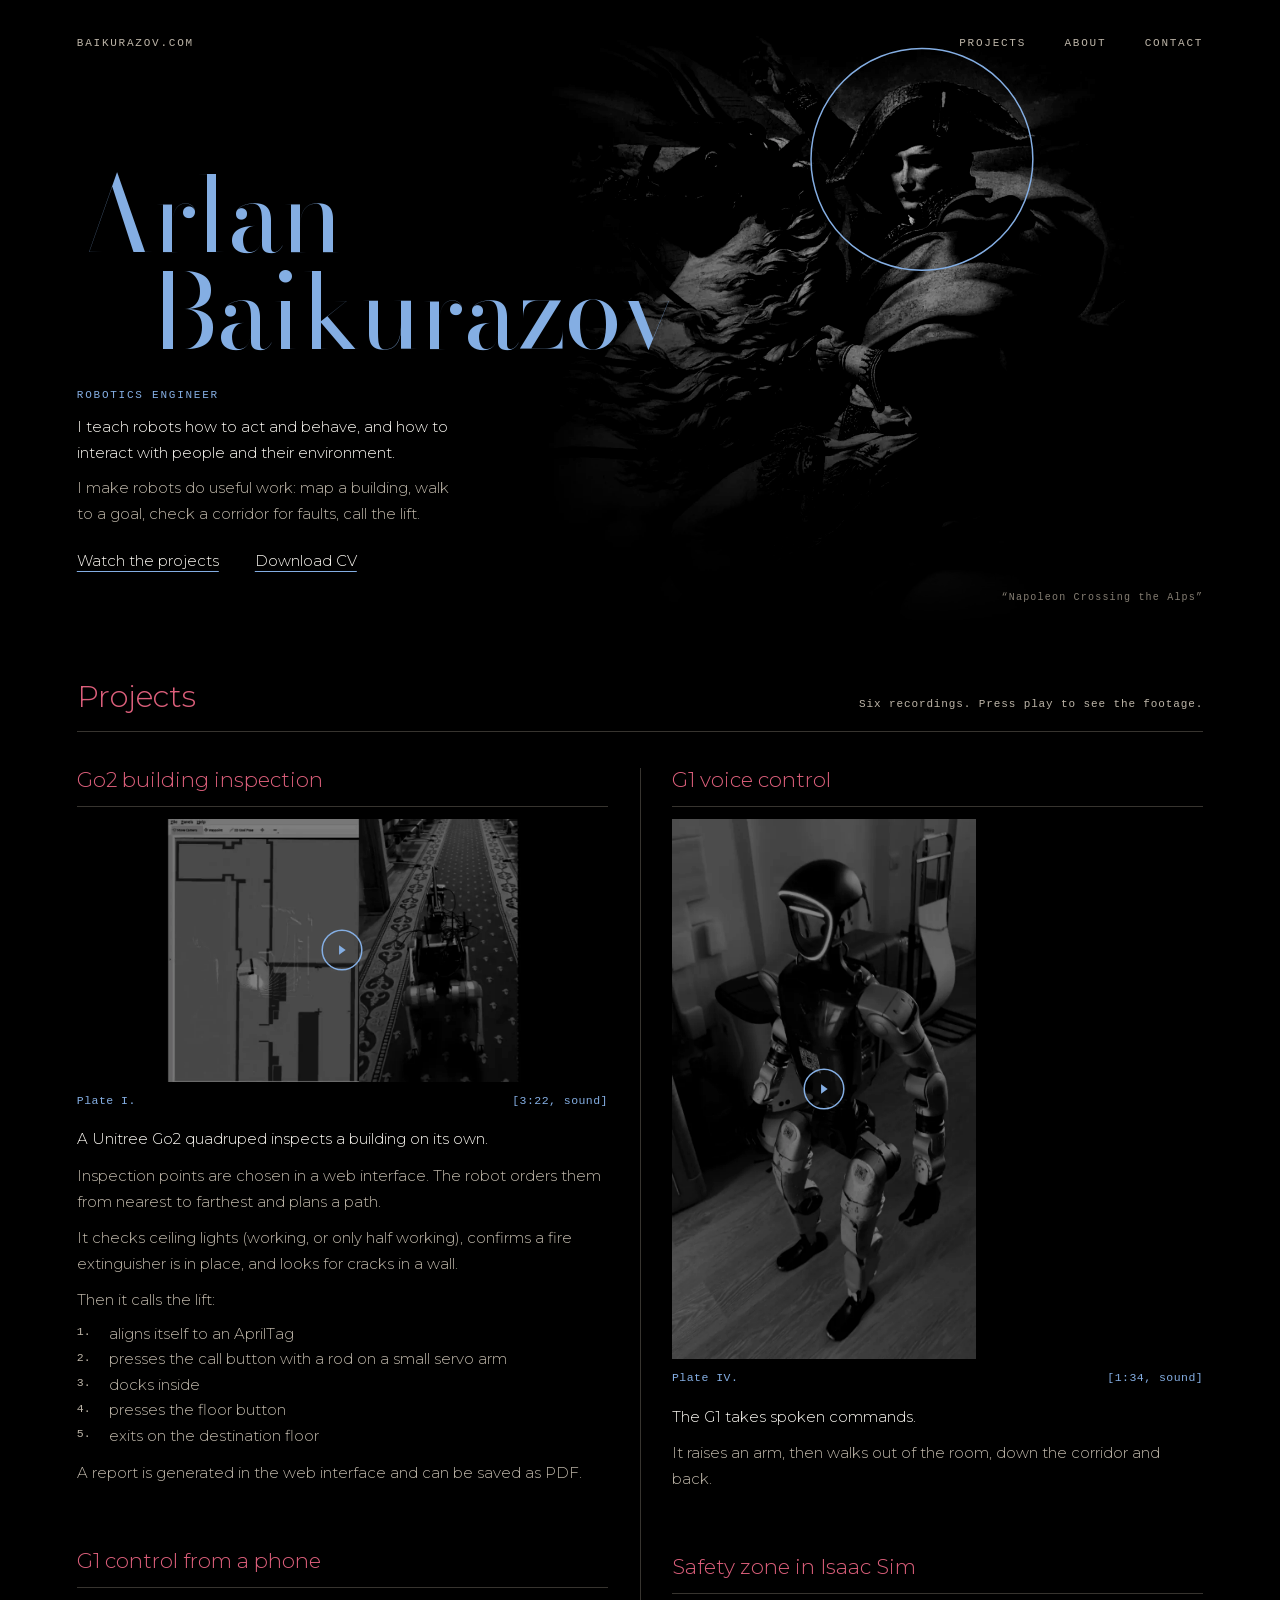
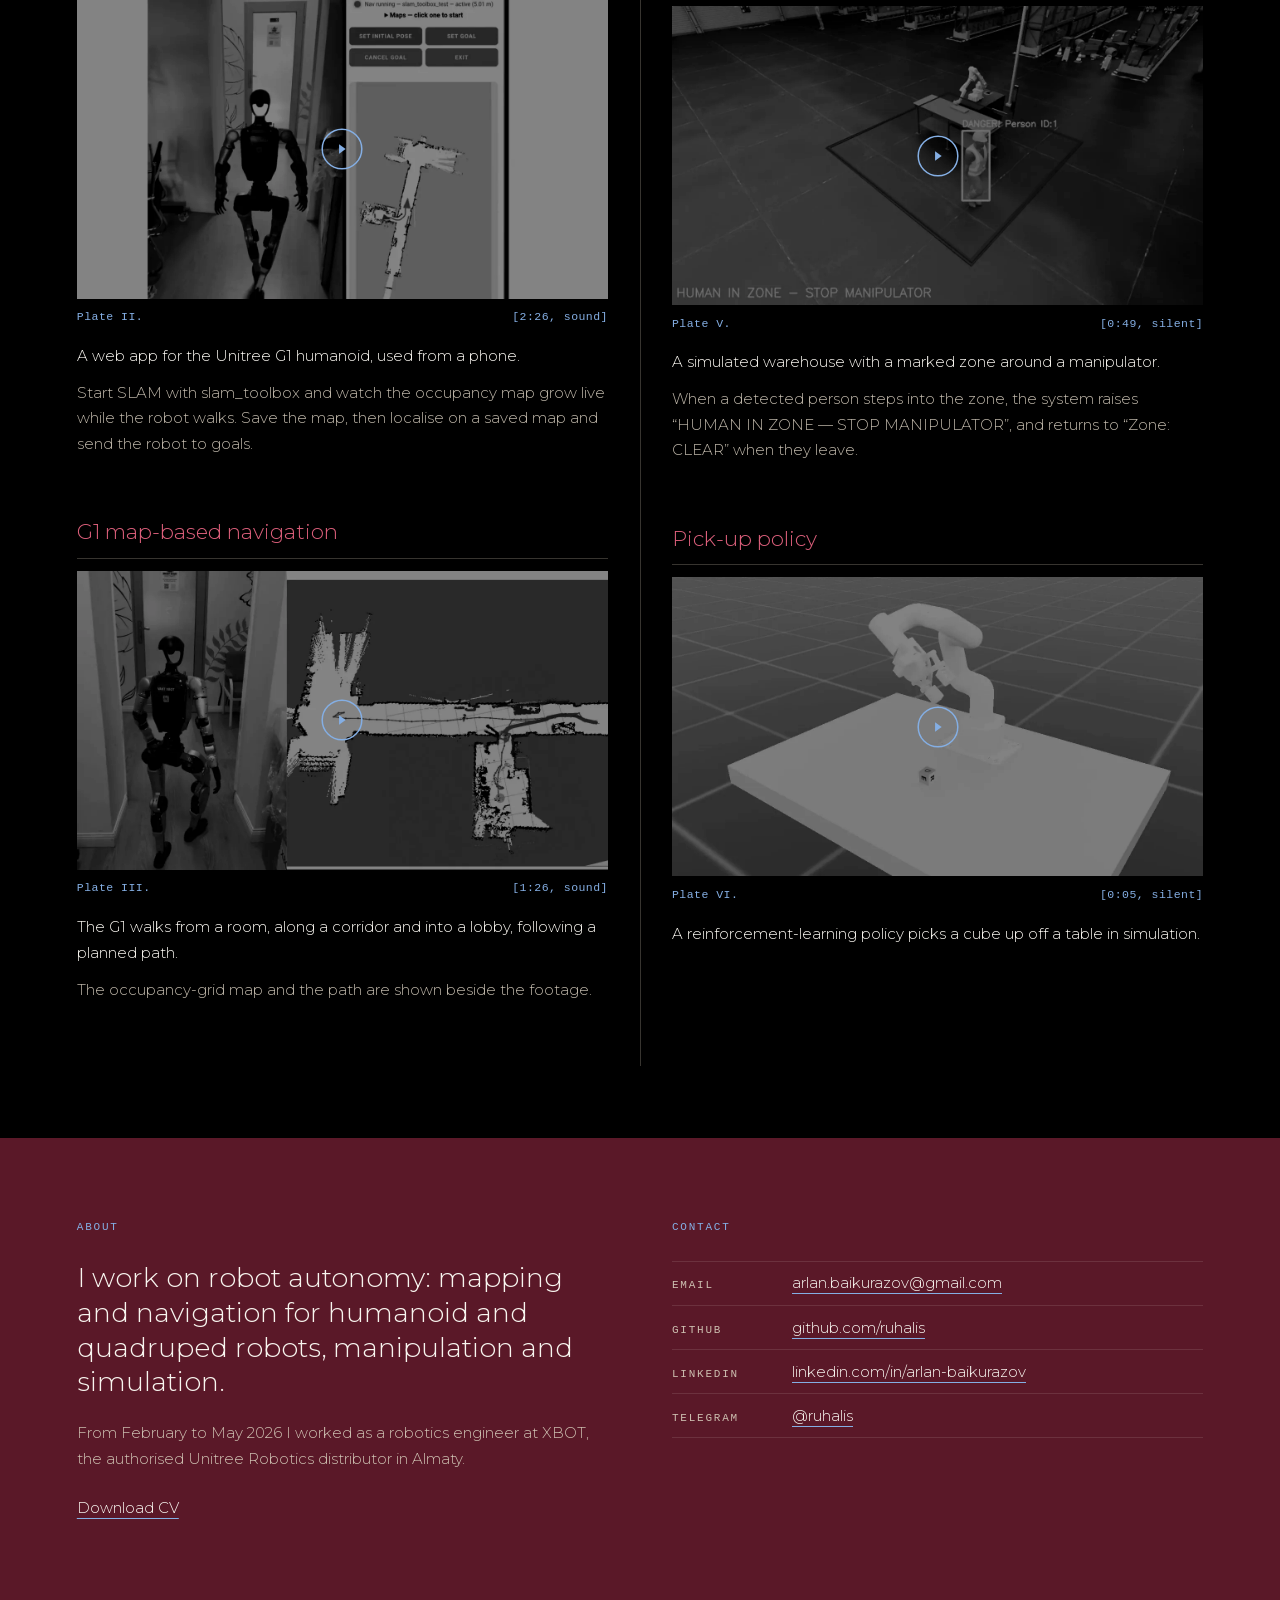
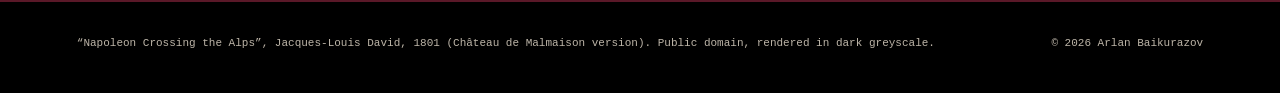
==== index.html @ 4c86d986 "Hero: add a line on teaching robots; drop CV file size; About statement in Montserrat Light Co-Autho" ====
<!doctype html>
<html lang="en">
<head>
  <meta charset="utf-8">
  <meta name="viewport" content="width=device-width, initial-scale=1">
  <title>Arlan Baikurazov, robotics engineer</title>
  <meta name="description" content="Portfolio of Arlan Baikurazov, robotics engineer. Mapping and navigation for humanoid and quadruped robots, manipulation and simulation, with a video of each project.">
  <link rel="canonical" href="https://baikurazov.com/">
  <meta name="theme-color" content="#000000">

  <meta property="og:type" content="website">
  <meta property="og:url" content="https://baikurazov.com/">
  <meta property="og:title" content="Arlan Baikurazov, robotics engineer">
  <meta property="og:description" content="I make robots do useful work: map a building, walk to a goal, check a corridor for faults, call the lift.">
  <meta property="og:image" content="https://baikurazov.com/assets/og.jpg">
  <meta property="og:image:width" content="1200">
  <meta property="og:image:height" content="630">
  <meta property="og:image:alt" content="Napoleon on a rearing horse in dark greyscale against black, a thin blue ring around his head, and the name Arlan Baikurazov in blue.">
  <meta name="twitter:card" content="summary_large_image">
  <meta name="twitter:title" content="Arlan Baikurazov, robotics engineer">
  <meta name="twitter:description" content="I make robots do useful work: map a building, walk to a goal, check a corridor for faults, call the lift.">
  <meta name="twitter:image" content="https://baikurazov.com/assets/og.jpg">

  <link rel="icon" href="favicon.ico" sizes="48x48">
  <link rel="icon" type="image/png" sizes="32x32" href="assets/favicon-32.png">
  <link rel="icon" type="image/png" sizes="192x192" href="assets/favicon-192.png">
  <link rel="apple-touch-icon" href="assets/apple-touch-icon.png">
  <link rel="preload" href="assets/fonts/bodoni-moda-latin.woff2" as="font" type="font/woff2" crossorigin>
  <link rel="preload" href="assets/fonts/montserrat-latin.woff2" as="font" type="font/woff2" crossorigin>
  <link rel="preload" as="image" type="image/webp" fetchpriority="high"
        imagesrcset="assets/img/hero-halo-800.webp 800w, assets/img/hero-halo-1400.webp 1400w"
        imagesizes="(min-width: 760px) 66vw, 100vw">
  <!-- Bump ?v= on both files whenever either changes, so returning visitors do not mix old and new. -->
  <link rel="stylesheet" href="assets/css/site.css?v=10">
  <script>document.documentElement.classList.add('js');</script>
  <script src="assets/js/site.js?v=7" defer></script>
  <script type="application/ld+json">
  {
    "@context": "https://schema.org",
    "@type": "Person",
    "name": "Arlan Baikurazov",
    "jobTitle": "Robotics engineer",
    "url": "https://baikurazov.com/",
    "email": "mailto:arlan.baikurazov@gmail.com",
    "sameAs": ["https://github.com/ruhalis", "https://www.linkedin.com/in/arlan-baikurazov/", "https://t.me/ruhalis"]
  }
  </script>
</head>
<body>
  <a class="skip" href="#projects">Skip to the projects</a>

  <header class="top">
    <a class="top__home" href="./">baikurazov.com</a>
    <nav aria-label="Sections">
      <ul class="top__nav">
        <li><a href="#projects">Projects</a></li>
        <li><a href="#about">About</a></li>
        <li><a href="#contact">Contact</a></li>
      </ul>
    </nav>
  </header>

  <main>
    <section class="hero" aria-labelledby="name">
      <!-- The painting as a dark greyscale cut-out that dissolves into black.
           The SVG is cropped exactly like the picture (cover, top-aligned),
           so the Saxe-blue ring stays on the rider's head at any size. -->
      <div class="hero__art">
        <img src="assets/img/hero-halo-1400.webp"
             srcset="assets/img/hero-halo-800.webp 800w, assets/img/hero-halo-1400.webp 1400w"
             sizes="(min-width: 760px) 66vw, 100vw"
             width="1400" height="1645" fetchpriority="high" decoding="async"
             alt="Napoleon on a rearing horse, from Jacques-Louis David’s painting, in dark greyscale almost lost in black; a thin blue ring circles his head.">
        <svg class="halo" viewBox="0 0 1400 1645" preserveAspectRatio="xMidYMin slice" aria-hidden="true" focusable="false">
          <circle cx="812" cy="268" r="182" pathLength="100"/>
        </svg>
      </div>

      <div class="hero__text">
        <h1 class="hero__name" id="name"><span>Arlan</span> <span>Baikurazov</span></h1>
        <p class="label hero__role">Robotics engineer</p>
        <p class="hero__teach">I teach robots how to act and behave, and how to interact with people and their environment.</p>
        <p class="hero__intro">I make robots do useful work: map a building, walk to a goal, check a corridor for faults, call the lift.</p>
        <p class="hero__go">
          <a href="#projects">Watch the projects</a>
          <a href="assets/Arlan-Baikurazov-CV.pdf" download>Download CV</a>
        </p>
      </div>
      <p class="label credit">“Napoleon Crossing the Alps”</p>
    </section>

    <section class="projects" id="projects" aria-labelledby="projects-title">
      <header class="projects__head">
        <h2 id="projects-title">Projects</h2>
        <p class="label">Six recordings. Press play to see the footage.</p>
      </header>

      <div class="columns">
        <article class="work" id="go2" aria-labelledby="p1">
          <h3 class="work__title" id="p1">Go2 building inspection</h3>
          <figure class="plate" data-feed>
            <div class="plate__screen" style="--ar:1280/634">
              <img class="plate__poster" src="assets/posters/unitree-go2-inside-building-inspection-dark.webp" width="1280" height="634" loading="lazy" decoding="async" alt="Frame from the clip: a floor map with the planned route beside the Go2 walking along a carpeted corridor.">
              <video controls playsinline preload="none" width="1280" height="634" poster="assets/posters/unitree-go2-inside-building-inspection-dark.webp" aria-label="Go2 building inspection, 3 minutes 22 seconds, with sound">
                <source src="videos/unitree-go2-inside-building-inspection.mp4" type="video/mp4">
                <a href="videos/unitree-go2-inside-building-inspection.mp4">Download the clip (MP4)</a>
              </video>
            </div>
            <figcaption class="plate__cap"><span class="plate__fig">Plate I.</span> <span class="plate__note">[<span data-time>3:22</span>, sound]</span></figcaption>
          </figure>
          <div class="work__text">
            <p class="lede">A Unitree Go2 quadruped inspects a building on its own.</p>
            <p>Inspection points are chosen in a web interface. The robot orders them from nearest to farthest and plans a path.</p>
            <p>It checks ceiling lights (working, or only half working), confirms a fire extinguisher is in place, and looks for cracks in a wall.</p>
            <p>Then it calls the lift:</p>
            <ol class="steps">
              <li>aligns itself to an AprilTag</li>
              <li>presses the call button with a rod on a small servo arm</li>
              <li>docks inside</li>
              <li>presses the floor button</li>
              <li>exits on the destination floor</li>
            </ol>
            <p>A report is generated in the web interface and can be saved as PDF.</p>
          </div>
        </article>

        <article class="work" id="g1-phone" aria-labelledby="p2">
          <h3 class="work__title" id="p2">G1 control from a phone</h3>
          <figure class="plate" data-feed>
            <div class="plate__screen" style="--ar:16/9">
              <img class="plate__poster" src="assets/posters/unitree-g1-web-control-dark.webp" width="1280" height="720" loading="lazy" decoding="async" alt="Frame from the clip: the G1 humanoid walking towards the camera, next to a phone screen with a map and control buttons.">
              <video controls playsinline preload="none" width="1920" height="1080" poster="assets/posters/unitree-g1-web-control-dark.webp" aria-label="G1 control from a phone, 2 minutes 26 seconds, with sound">
                <source src="videos/unitree-g1-web-control.mp4" type="video/mp4">
                <a href="videos/unitree-g1-web-control.mp4">Download the clip (MP4)</a>
              </video>
            </div>
            <figcaption class="plate__cap"><span class="plate__fig">Plate II.</span> <span class="plate__note">[<span data-time>2:26</span>, sound]</span></figcaption>
          </figure>
          <div class="work__text">
            <p class="lede">A web app for the Unitree G1 humanoid, used from a phone.</p>
            <p>Start SLAM with slam_toolbox and watch the occupancy map grow live while the robot walks. Save the map, then localise on a saved map and send the robot to goals.</p>
          </div>
        </article>

        <article class="work" id="g1-nav" aria-labelledby="p3">
          <h3 class="work__title" id="p3">G1 map-based navigation</h3>
          <figure class="plate" data-feed>
            <div class="plate__screen" style="--ar:16/9">
              <img class="plate__poster" src="assets/posters/unitree-g1-slam-nav-dark.webp" width="1280" height="720" loading="lazy" decoding="async" alt="Frame from the clip: the G1 standing in a doorway, beside an occupancy-grid map with the planned path drawn on it.">
              <video controls playsinline preload="none" width="1920" height="1080" poster="assets/posters/unitree-g1-slam-nav-dark.webp" aria-label="G1 map-based navigation, 1 minute 26 seconds, with sound">
                <source src="videos/unitree-g1-slam-nav.mp4" type="video/mp4">
                <a href="videos/unitree-g1-slam-nav.mp4">Download the clip (MP4)</a>
              </video>
            </div>
            <figcaption class="plate__cap"><span class="plate__fig">Plate III.</span> <span class="plate__note">[<span data-time>1:26</span>, sound]</span></figcaption>
          </figure>
          <div class="work__text">
            <p class="lede">The G1 walks from a room, along a corridor and into a lobby, following a planned path.</p>
            <p>The occupancy-grid map and the path are shown beside the footage.</p>
          </div>
        </article>

        <article class="work" id="g1-voice" aria-labelledby="p4">
          <h3 class="work__title" id="p4">G1 voice control</h3>
          <figure class="plate plate--tall" data-feed>
            <div class="plate__screen" style="--ar:9/16">
              <img class="plate__poster" src="assets/posters/unitree-g1-voice-control-dark.webp" width="720" height="1280" loading="lazy" decoding="async" alt="Frame from the clip: the G1 humanoid standing in a room, filmed upright on a phone.">
              <video controls playsinline preload="none" width="1080" height="1920" poster="assets/posters/unitree-g1-voice-control-dark.webp" aria-label="G1 voice control, 1 minute 34 seconds, with sound">
                <source src="videos/unitree-g1-voice-control.mp4" type="video/mp4">
                <a href="videos/unitree-g1-voice-control.mp4">Download the clip (MP4)</a>
              </video>
            </div>
            <figcaption class="plate__cap"><span class="plate__fig">Plate IV.</span> <span class="plate__note">[<span data-time>1:34</span>, sound]</span></figcaption>
          </figure>
          <div class="work__text">
            <p class="lede">The G1 takes spoken commands.</p>
            <p>It raises an arm, then walks out of the room, down the corridor and back.</p>
          </div>
        </article>

        <article class="work" id="safety" aria-labelledby="p5">
          <h3 class="work__title" id="p5">Safety zone in Isaac Sim</h3>
          <figure class="plate" data-feed>
            <div class="plate__screen" style="--ar:16/9">
              <img class="plate__poster" src="assets/posters/safety-person-detection-isaacsim-dark.webp" width="1280" height="720" loading="lazy" decoding="async" alt="Frame from the clip: a simulated warehouse with a person boxed inside the marked zone around a manipulator, and the warning “HUMAN IN ZONE — STOP MANIPULATOR”.">
              <video controls playsinline preload="none" width="1920" height="1080" poster="assets/posters/safety-person-detection-isaacsim-dark.webp" aria-label="Safety zone in Isaac Sim, 49 seconds, silent">
                <source src="videos/safety-person-detection-isaacsim.mp4" type="video/mp4">
                <a href="videos/safety-person-detection-isaacsim.mp4">Download the clip (MP4)</a>
              </video>
            </div>
            <figcaption class="plate__cap"><span class="plate__fig">Plate V.</span> <span class="plate__note">[<span data-time>0:49</span>, silent]</span></figcaption>
          </figure>
          <div class="work__text">
            <p class="lede">A simulated warehouse with a marked zone around a manipulator.</p>
            <p>When a detected person steps into the zone, the system raises “HUMAN IN ZONE — STOP MANIPULATOR”, and returns to “Zone: CLEAR” when they leave.</p>
          </div>
        </article>

        <article class="work" id="pickup" aria-labelledby="p6">
          <h3 class="work__title" id="p6">Pick-up policy</h3>
          <figure class="plate" data-feed>
            <div class="plate__screen" style="--ar:16/9">
              <img class="plate__poster" src="assets/posters/pickup-policy-rl-dark.webp" width="1280" height="720" loading="lazy" decoding="async" alt="Frame from the clip: a simulated robot arm reaching down to a small cube on a table.">
              <video controls muted loop playsinline preload="none" width="1280" height="720" poster="assets/posters/pickup-policy-rl-dark.webp" aria-label="Pick-up policy, 5 second loop, silent">
                <source src="videos/pickup-policy-rl.mp4" type="video/mp4">
                <a href="videos/pickup-policy-rl.mp4">Download the clip (MP4)</a>
              </video>
            </div>
            <figcaption class="plate__cap"><span class="plate__fig">Plate VI.</span> <span class="plate__note">[<span data-time>0:05</span>, silent]</span></figcaption>
          </figure>
          <div class="work__text">
            <p class="lede">A reinforcement-learning policy picks a cube up off a table in simulation.</p>
          </div>
        </article>
      </div>
    </section>

    <!-- The one burgundy band: About and Contact. -->
    <div class="band">
      <section class="band__part" id="about" aria-labelledby="about-title">
        <h2 class="label" id="about-title">About</h2>
        <div>
          <p class="statement">I work on robot autonomy: mapping and navigation for humanoid and quadruped robots, manipulation and simulation.</p>
          <p class="quiet">From February to May 2026 I worked as a robotics engineer at XBOT, the authorised Unitree Robotics distributor in Almaty.</p>
          <p><a href="assets/Arlan-Baikurazov-CV.pdf" download>Download CV</a></p>
        </div>
      </section>

      <section class="band__part" id="contact" aria-labelledby="contact-title">
        <h2 class="label" id="contact-title">Contact</h2>
        <!-- Contact links. To add one, copy a line and change the three parts. -->
        <ul class="contact">
          <li><span class="label">Email</span> <a href="mailto:arlan.baikurazov@gmail.com">arlan.baikurazov@gmail.com</a></li>
          <li><span class="label">GitHub</span> <a href="https://github.com/ruhalis" rel="me">github.com/ruhalis</a></li>
          <li><span class="label">LinkedIn</span> <a href="https://www.linkedin.com/in/arlan-baikurazov/" rel="me">linkedin.com/in/arlan-baikurazov</a></li>
          <li><span class="label">Telegram</span> <a href="https://t.me/ruhalis" rel="me">@ruhalis</a></li>
        </ul>
      </section>
    </div>
  </main>

  <footer class="foot">
    <p>“Napoleon Crossing the Alps”, Jacques-Louis David, 1801 (Château de Malmaison version). Public domain, rendered in dark greyscale.</p>
    <p>© 2026 Arlan Baikurazov</p>
  </footer>
</body>
</html>
---- assets/css/site.css ----
/* baikurazov.com — "Saxe halo"
   Pure black. The rider from David's painting, dark greyscale, dissolves into it;
   one thin Saxe-blue ring around his head. The six projects follow at once as two
   columns of plates. One dark burgundy band carries About and Contact. */

@font-face {
  font-family: "Bodoni Moda";
  src: url("../fonts/bodoni-moda-latin.woff2") format("woff2");
  font-weight: 400 900;
  font-style: normal;
  font-display: swap;
}
@font-face {
  font-family: "Montserrat";
  src: url("../fonts/montserrat-latin.woff2") format("woff2");
  font-weight: 300 600;
  font-style: normal;
  font-display: swap;
}

:root {
  --black: #000;
  --wine: #5a1828;               /* the one burgundy band */
  --saxe: #84aee3;               /* accent: rings, underlines, focus, name, captions (9.1:1 on black) */
  --claret: #dc5f7b;             /* burgundy for headings and plate titles (6.0:1 on black) */
  --ink: #f8f5ef;                /* 19:1 on black */
  --mute: #bdb5a8;               /* 10:1 on black, 6.5:1 on the band */
  --rule: rgba(170, 162, 148, .32);
  --serif: "Bodoni Moda", "Didot", "Bodoni 72", Georgia, serif;
  --sans: "Montserrat", system-ui, -apple-system, "Segoe UI", sans-serif;
  --mono: ui-monospace, "SF Mono", Menlo, Consolas, "Liberation Mono", monospace;
  --side: clamp(1rem, 6vw, 6rem);
  --wide: 82rem;
  color-scheme: dark;
}

*, *::before, *::after { box-sizing: border-box; }

html {
  background: var(--black);
  -webkit-text-size-adjust: 100%;
  text-size-adjust: 100%;
  scroll-behavior: smooth;
  overflow-x: clip;
}

body {
  margin: 0;
  background: var(--black);
  color: var(--ink);
  font: 300 0.9375rem/1.7 var(--sans);
  -webkit-font-smoothing: antialiased;
  overflow-x: hidden;
}

img, video, svg { display: block; max-width: 100%; }
p, h1, h2, h3, ol, ul, figure { margin: 0; }
ol, ul { padding: 0; list-style: none; }

a {
  color: var(--ink);
  text-decoration: underline;
  text-decoration-color: var(--saxe);
  text-decoration-thickness: 1px;
  text-underline-offset: 0.35em;
  transition: color .3s, text-decoration-color .3s;
}
a:hover { color: #fff; text-decoration-color: var(--ink); }

:focus-visible { outline: 1px solid var(--saxe); outline-offset: 4px; }

.quiet { color: var(--mute); }

/* captions and labels: small monospace, tracked */
.label {
  font: 400 0.6875rem/1.6 var(--mono);
  letter-spacing: 0.16em;
  text-transform: uppercase;
  color: var(--mute);
}

.skip {
  position: absolute;
  left: 1rem;
  top: -4rem;
  z-index: 10;
  padding: .5rem .75rem;
  background: var(--black);
  color: var(--ink);
}
.skip:focus { top: 1rem; }

/* ---------- top line ---------- */
.top {
  position: relative;
  z-index: 3;
  display: flex;
  justify-content: space-between;
  align-items: baseline;
  gap: 1rem;
  padding: 1.75rem var(--side) 0;
}
.top a {
  font: 400 0.6875rem/1.6 var(--mono);
  letter-spacing: 0.16em;
  text-transform: uppercase;
  color: var(--mute);
  text-decoration: none;
}
.top a:hover { color: var(--ink); }
.top__nav { display: flex; gap: clamp(1rem, 3vw, 2.5rem); }

/* ---------- hero: about 70vh, the plate fills the right two thirds ---------- */
.hero {
  position: relative;
  min-height: clamp(34rem, 70vh, 52rem);
  margin-top: -3.6rem;          /* the picture runs up behind the top line */
  padding: 0 var(--side) 3.25rem;
  display: flex;
  flex-direction: column;
  justify-content: flex-end;
  overflow: clip;
}

.hero__art {
  position: absolute;
  top: 0;
  right: 0;
  bottom: 0;
  width: 66.6667%;
  pointer-events: none;
  /* the plate keeps dissolving into the black below it */
  -webkit-mask-image: linear-gradient(to bottom, #000 62%, transparent);
  mask-image: linear-gradient(to bottom, #000 62%, transparent);
}
.hero__art img {
  width: 100%;
  height: 100%;
  object-fit: cover;
  object-position: 50% 0;       /* = the SVG's xMidYMin slice */
  filter: brightness(1.6) contrast(1.05);   /* lift the rider; black stays black */
}

.halo {
  position: absolute;
  inset: 0;
  width: 100%;
  height: 100%;
  overflow: visible;
}
.halo circle {
  fill: none;
  stroke: var(--saxe);
  stroke-width: 1.5;
  vector-effect: non-scaling-stroke;
}
@media (prefers-reduced-motion: no-preference) {
  .halo circle {
    stroke-dasharray: 100 100;
    stroke-dashoffset: 100;
    animation: halo 3.6s cubic-bezier(.45, 0, .2, 1) .7s forwards;
  }
  .hero__art img { animation: rise 2.4s ease-out both; }
}
@keyframes halo { to { stroke-dashoffset: 0; } }
@keyframes rise { from { opacity: 0; } to { opacity: 1; } }

.hero__text { position: relative; z-index: 2; }

/* the stepped name: "Arlan" starts a little left of "Baikurazov" */
.hero__name {
  font: 400 clamp(3.4rem, 8.2vw, 8rem)/0.92 var(--serif);
  letter-spacing: -0.012em;
  color: var(--saxe);
  margin-bottom: 1.75rem;
}
.hero__name span { display: block; }
.hero__name span + span { padding-left: 0.72em; }

.hero__role { margin-bottom: .6rem; color: var(--saxe); }
.hero__teach { max-width: 24rem; color: var(--ink); margin-bottom: .6rem; }
.hero__intro { max-width: 24rem; color: var(--mute); margin-bottom: 1.4rem; }
.hero__go { display: flex; flex-wrap: wrap; gap: .5rem 2.25rem; }

.credit {
  position: absolute;
  z-index: 2;
  right: var(--side);
  bottom: 1.25rem;
  font-size: 0.625rem;
  letter-spacing: 0.12em;
  color: #857e73;               /* 5.2:1 on black */
  text-transform: none;
}

/* ---------- projects: two columns of plates ---------- */
.projects {
  max-width: calc(var(--wide) + 2 * var(--side));
  margin: 0 auto;
  padding: clamp(2.5rem, 6vh, 4.5rem) var(--side) 0;
}
.projects__head {
  display: flex;
  flex-wrap: wrap;
  justify-content: space-between;
  align-items: baseline;
  gap: .5rem 2rem;
  padding-bottom: 1.1rem;
  border-bottom: 1px solid var(--rule);
}
.projects__head h2 {
  font: 300 clamp(1.5rem, 2.4vw, 1.9rem)/1.1 var(--sans);
  color: var(--claret);
}
.projects__head .label { letter-spacing: .08em; text-transform: none; }

.columns {
  columns: 2 22rem;
  column-gap: clamp(2rem, 5vw, 4.5rem);
  column-rule: 1px solid var(--rule);
  padding-top: 2.25rem;
}
.work {
  break-inside: avoid;
  padding-bottom: clamp(2.75rem, 5vw, 4rem);
  scroll-margin-top: 1.5rem;
}
.work__title {
  font: 300 1.3rem/1.2 var(--sans);
  color: var(--claret);
  margin-bottom: .8rem;
}

.plate { padding-top: .75rem; border-top: 1px solid var(--rule); }
.plate__screen {
  position: relative;
  aspect-ratio: var(--ar, 16 / 9);
  background: var(--black);
}
.plate--tall .plate__screen { max-width: min(100%, 19rem); }
.plate__screen > img,
.plate__screen > video {
  position: absolute;
  inset: 0;
  width: 100%;
  height: 100%;
  object-fit: contain;
  background: var(--black);
}
.plate__screen > img { filter: brightness(1.25); }   /* posters a step lighter than the footage's black */
.plate__poster { display: none; }

.plate__cap {
  display: flex;
  justify-content: space-between;
  gap: 1rem;
  margin-top: .6rem;
  font: 400 .72rem/1.5 var(--mono);
  letter-spacing: .04em;
  color: var(--saxe);
}
.plate__fig { margin-right: auto; }
.plate__note { white-space: nowrap; font-variant-numeric: tabular-nums; }

/* with the script: the dark still lies over the video until play is pressed,
   then lifts so the footage comes up out of the black */
.js .plate__poster {
  display: block;
  z-index: 1;
  object-fit: cover;
  transition: opacity 1.1s ease;
}
.js .plate__screen video { transition: opacity 1.1s ease; }
.js [data-state="idle"] video { opacity: 0; }
.js [data-state="live"] .plate__poster,
.js [data-state="paused"] .plate__poster { opacity: 0; pointer-events: none; }

/* play: the halo again, small, with a triangle */
.play {
  position: absolute;
  z-index: 2;
  inset: 0;
  width: 100%;
  height: 100%;
  padding: 0;
  border: 0;
  background: transparent;
  cursor: pointer;
  color: var(--saxe);
  display: grid;
  place-items: center;
}
.play svg { width: 2.75rem; height: 2.75rem; overflow: visible; }
.play circle {
  fill: none;
  stroke: currentColor;
  stroke-width: 1.5;
  vector-effect: non-scaling-stroke;
  transition: r .45s ease;
}
.play path { fill: currentColor; }
.play:hover circle, .play:focus-visible circle { r: 30; }
.play:focus-visible { outline-offset: -1px; }
.play[hidden] { display: none; }

.work__text { margin-top: 1.1rem; color: var(--mute); }
.work__text p + p, .work__text ol + p { margin-top: .7rem; }
.work__text .lede { color: var(--ink); }

.steps { counter-reset: s; margin-top: .5rem; }
.steps li { counter-increment: s; display: flex; gap: .9rem; }
.steps li::before {
  content: counter(s) ".";
  flex: none;
  width: 1.1rem;
  font: 400 .72rem/1.7 var(--mono);
  padding-top: .12em;
}

/* ---------- the burgundy band: about, contact ---------- */
.band {
  background: var(--wine);
  margin-top: clamp(3rem, 8vh, 6rem);
  padding: clamp(3.5rem, 9vh, 6.5rem) var(--side);
  display: grid;
  grid-template-columns: repeat(2, minmax(0, 1fr));
  gap: 3rem clamp(2rem, 5vw, 4.5rem);
}
.band > * { max-width: 34rem; }
.band__part { scroll-margin-top: 1.5rem; }
.band h2 { margin-bottom: 1.5rem; }
.statement {
  font: 300 clamp(1.35rem, 2.1vw, 1.7rem)/1.3 var(--sans);
  color: var(--ink);
  margin-bottom: 1.25rem;
}
#about .quiet { margin-bottom: 1.5rem; }
.band .quiet { color: #cdbfb0; }   /* a touch lighter on the burgundy: 7.3:1 */
.band .label { color: #cdbfb0; }
.band h2.label { color: var(--saxe); }   /* headings on the band: Saxe, 5.7:1 */

.contact li {
  display: grid;
  grid-template-columns: 6.5rem minmax(0, 1fr);
  gap: 1rem;
  align-items: baseline;
  padding: .55rem 0;
  border-bottom: 1px solid rgba(236, 231, 220, .12);
}
.contact li:first-child { border-top: 1px solid rgba(236, 231, 220, .12); }
.contact a { overflow-wrap: anywhere; }

/* ---------- foot ---------- */
.foot {
  padding: 2rem var(--side) 2.5rem;
  font: 400 .6875rem/1.7 var(--mono);
  color: var(--mute);
  display: flex;
  flex-wrap: wrap;
  justify-content: space-between;
  gap: .5rem 2rem;
}

/* ---------- phones ---------- */
@media (max-width: 759.98px) {
  .top__home { display: none; }
  .top { justify-content: flex-end; padding-top: 1.25rem; }
  .hero {
    min-height: 0;
    margin-top: -3rem;
    padding-top: calc(78vw + 4rem);
    padding-bottom: 1rem;
  }
  .hero__art {
    top: 3.25rem;
    left: 0;
    width: 100%;
    bottom: auto;
    height: calc(78vw + 7rem);
  }
  .hero__name { font-size: clamp(3rem, 15vw, 4.2rem); }
  .credit { position: static; margin-top: 1.75rem; }
  .columns { columns: 1; }
  .plate--tall .plate__screen { max-width: 16rem; }
  .band { grid-template-columns: 1fr; }
  .contact li { grid-template-columns: 1fr; gap: .1rem; }
}

@media (prefers-reduced-motion: reduce) {
  html { scroll-behavior: auto; }
  *, *::before, *::after { transition: none !important; animation: none !important; }
}

/* ---------- 404 ---------- */
.lost { min-height: 100svh; }
.lost h1 {
  font: 400 clamp(2.5rem, 6vw, 4.5rem)/1 var(--serif);
  margin-bottom: 1.5rem;
}
.lost .hero__text p { max-width: 24rem; color: var(--mute); margin-bottom: 1.5rem; }
@media (max-width: 759.98px) {
  .lost { min-height: 0; }
}
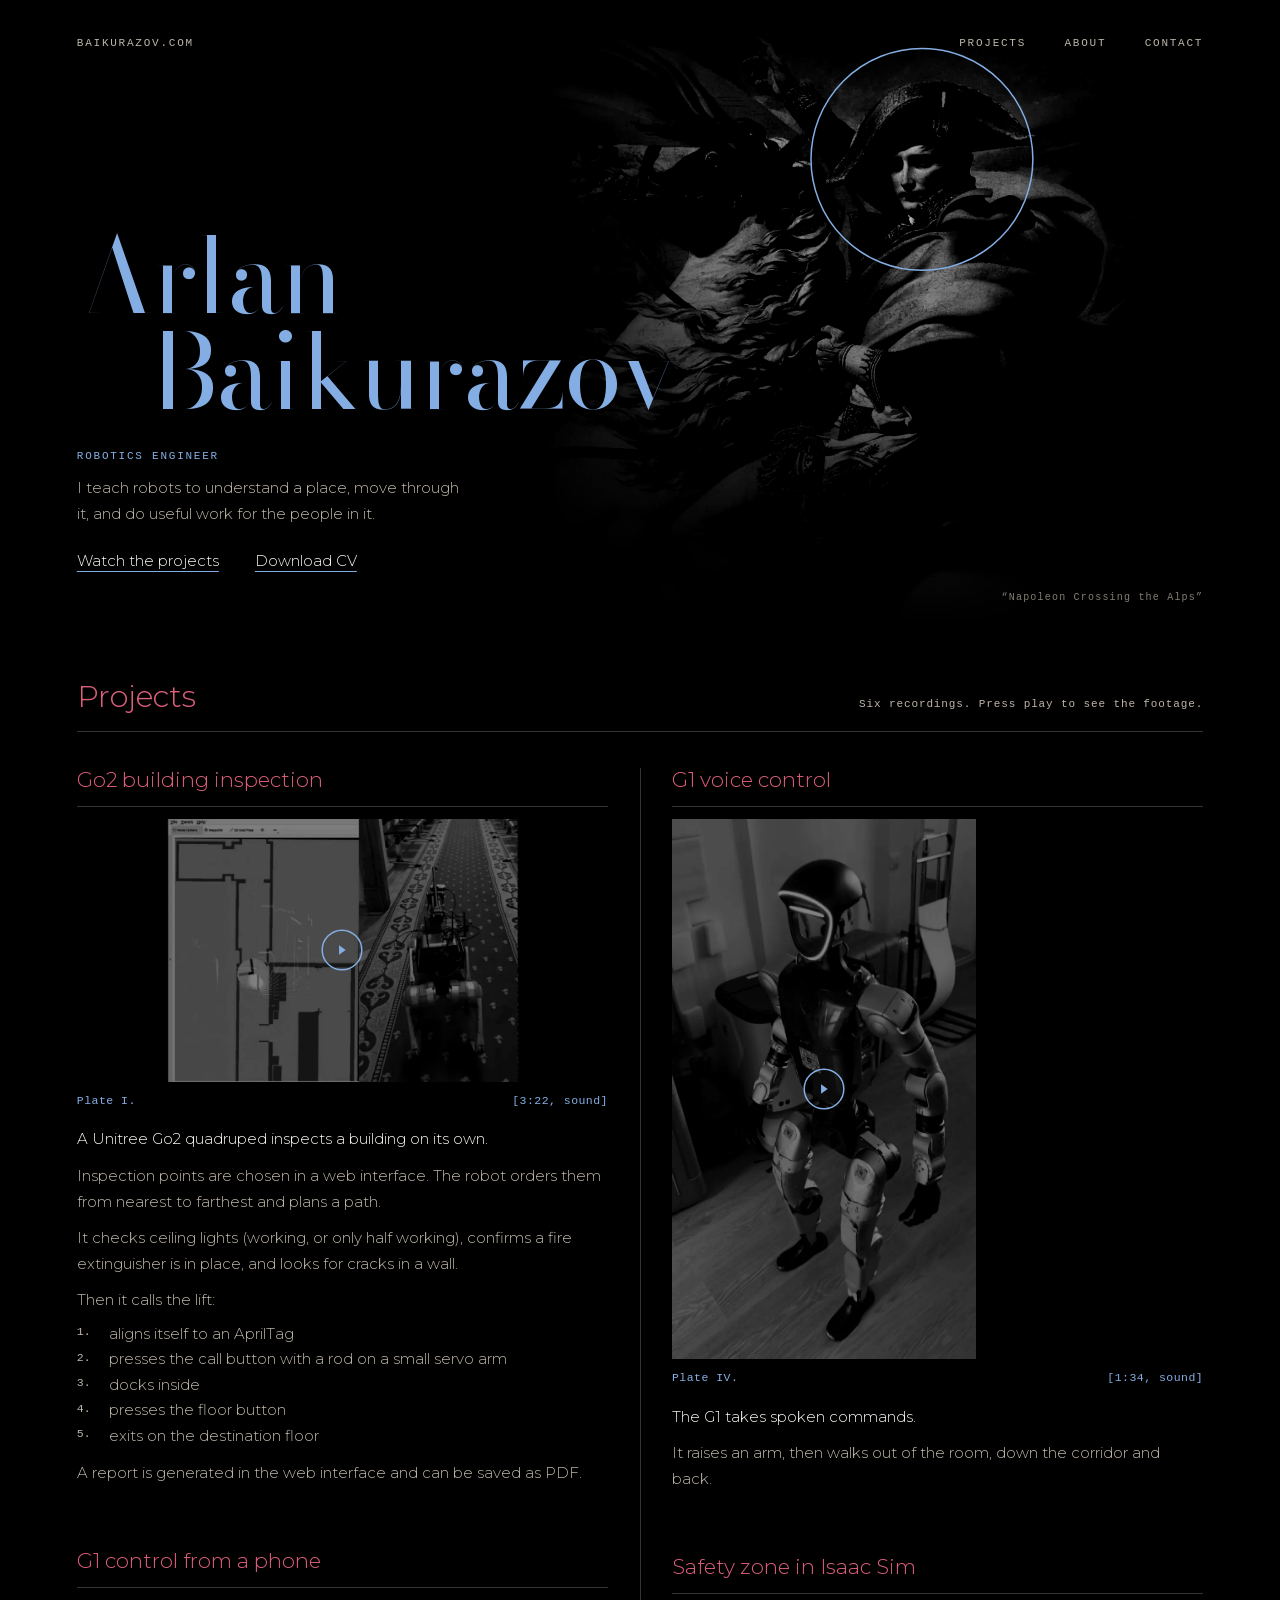
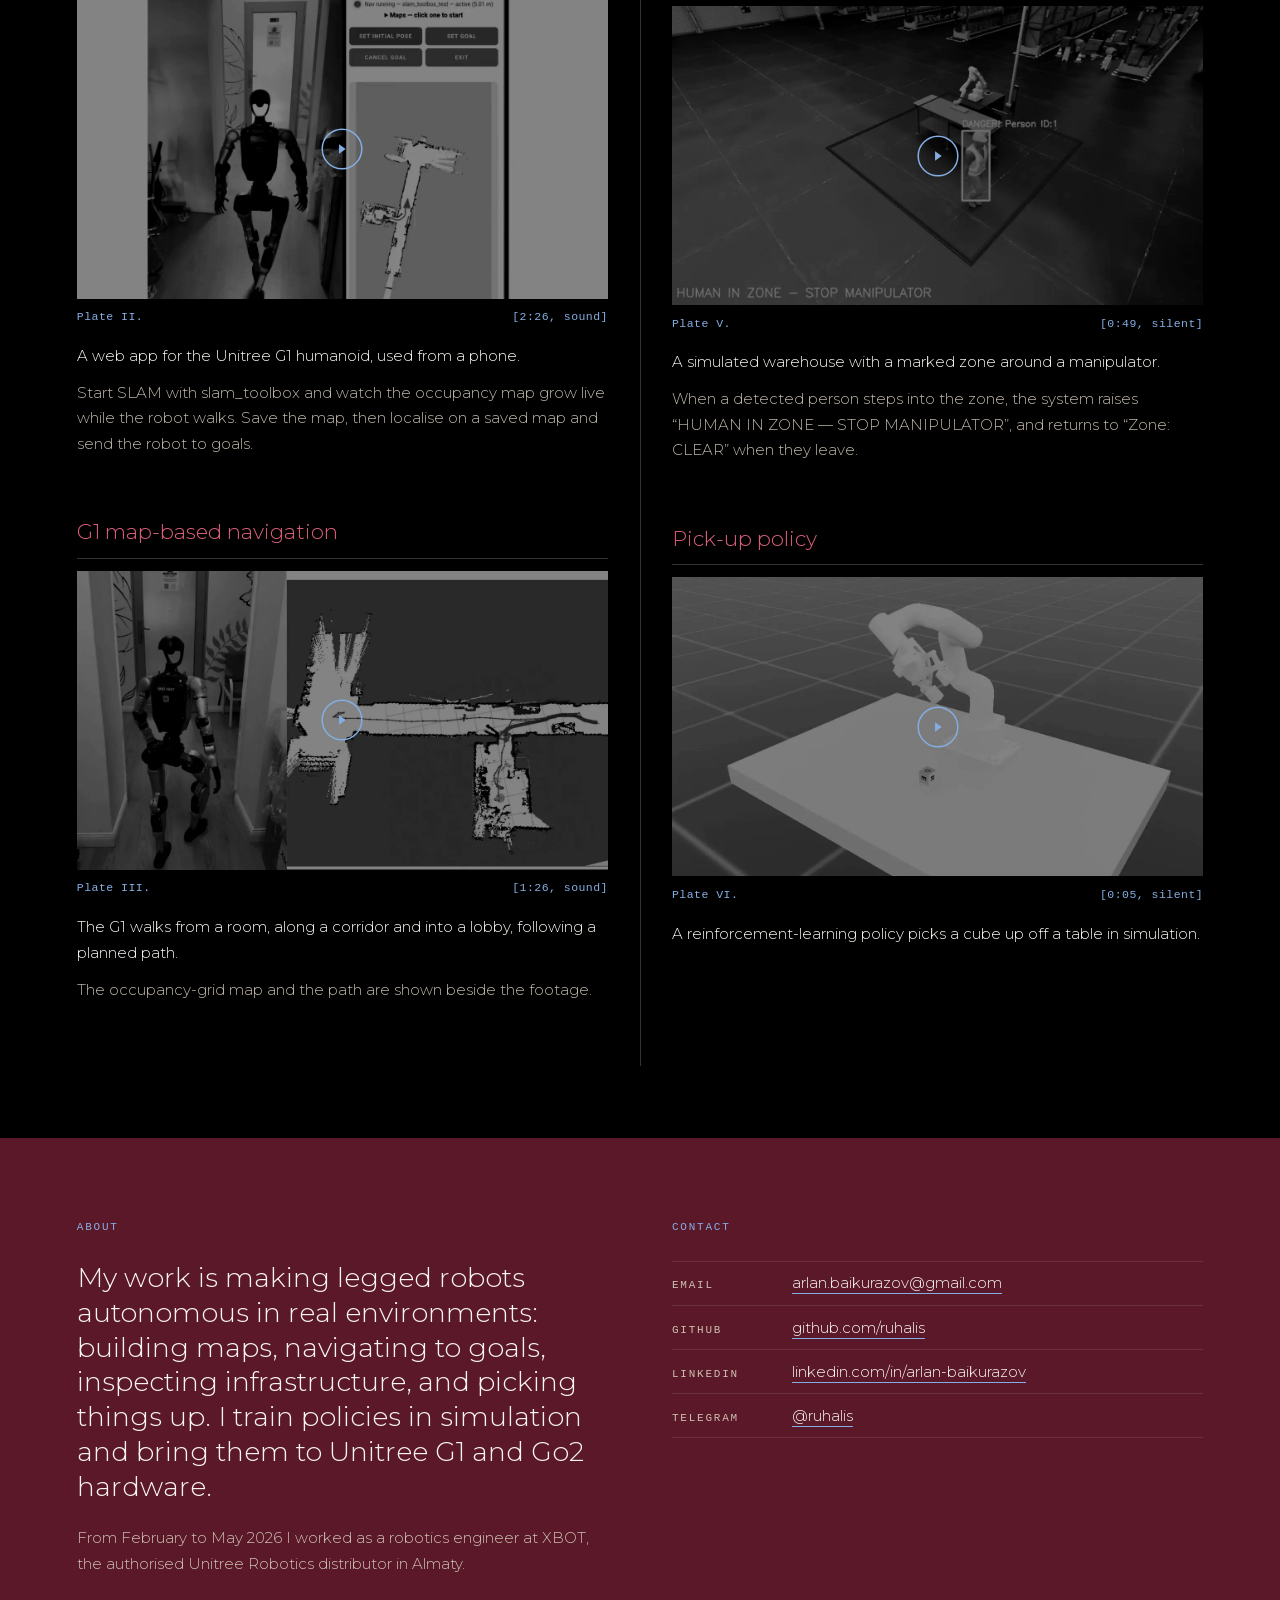
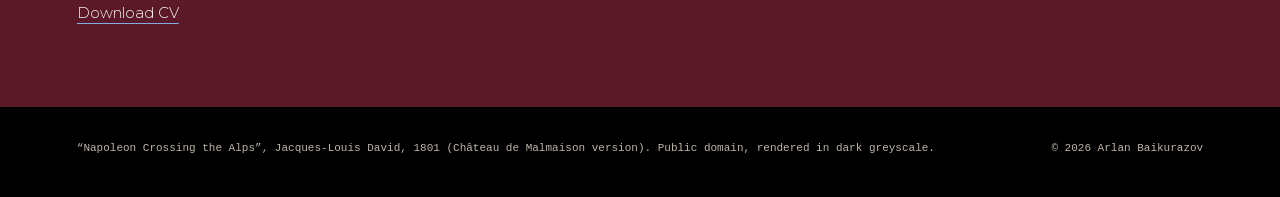
==== commit 8a2bc0a1: "Hero: one line under the name; About: legged-robot autonomy statement Co-Authored-By: Claude Fable 5" ====
--- a/index.html
+++ b/index.html
@@ -11,14 +11,14 @@
   <meta property="og:type" content="website">
   <meta property="og:url" content="https://baikurazov.com/">
   <meta property="og:title" content="Arlan Baikurazov, robotics engineer">
-  <meta property="og:description" content="I make robots do useful work: map a building, walk to a goal, check a corridor for faults, call the lift.">
+  <meta property="og:description" content="I teach robots to understand a place, move through it, and do useful work for the people in it.">
   <meta property="og:image" content="https://baikurazov.com/assets/og.jpg">
   <meta property="og:image:width" content="1200">
   <meta property="og:image:height" content="630">
   <meta property="og:image:alt" content="Napoleon on a rearing horse in dark greyscale against black, a thin blue ring around his head, and the name Arlan Baikurazov in blue.">
   <meta name="twitter:card" content="summary_large_image">
   <meta name="twitter:title" content="Arlan Baikurazov, robotics engineer">
-  <meta name="twitter:description" content="I make robots do useful work: map a building, walk to a goal, check a corridor for faults, call the lift.">
+  <meta name="twitter:description" content="I teach robots to understand a place, move through it, and do useful work for the people in it.">
   <meta name="twitter:image" content="https://baikurazov.com/assets/og.jpg">
 
   <link rel="icon" href="favicon.ico" sizes="48x48">
@@ -79,8 +79,7 @@
       <div class="hero__text">
         <h1 class="hero__name" id="name"><span>Arlan</span> <span>Baikurazov</span></h1>
         <p class="label hero__role">Robotics engineer</p>
-        <p class="hero__teach">I teach robots how to act and behave, and how to interact with people and their environment.</p>
-        <p class="hero__intro">I make robots do useful work: map a building, walk to a goal, check a corridor for faults, call the lift.</p>
+        <p class="hero__intro">I teach robots to understand a place, move through it, and do useful work for the people in it.</p>
         <p class="hero__go">
           <a href="#projects">Watch the projects</a>
           <a href="assets/Arlan-Baikurazov-CV.pdf" download>Download CV</a>
@@ -220,7 +219,7 @@
       <section class="band__part" id="about" aria-labelledby="about-title">
         <h2 class="label" id="about-title">About</h2>
         <div>
-          <p class="statement">I work on robot autonomy: mapping and navigation for humanoid and quadruped robots, manipulation and simulation.</p>
+          <p class="statement">My work is making legged robots autonomous in real environments: building maps, navigating to goals, inspecting infrastructure, and picking things up. I train policies in simulation and bring them to Unitree G1 and Go2 hardware.</p>
           <p class="quiet">From February to May 2026 I worked as a robotics engineer at XBOT, the authorised Unitree Robotics distributor in Almaty.</p>
           <p><a href="assets/Arlan-Baikurazov-CV.pdf" download>Download CV</a></p>
         </div>
--- a/assets/css/site.css
+++ b/assets/css/site.css
@@ -178,7 +178,6 @@
 .hero__name span + span { padding-left: 0.72em; }
 
 .hero__role { margin-bottom: .6rem; color: var(--saxe); }
-.hero__teach { max-width: 24rem; color: var(--ink); margin-bottom: .6rem; }
 .hero__intro { max-width: 24rem; color: var(--mute); margin-bottom: 1.4rem; }
 .hero__go { display: flex; flex-wrap: wrap; gap: .5rem 2.25rem; }
 
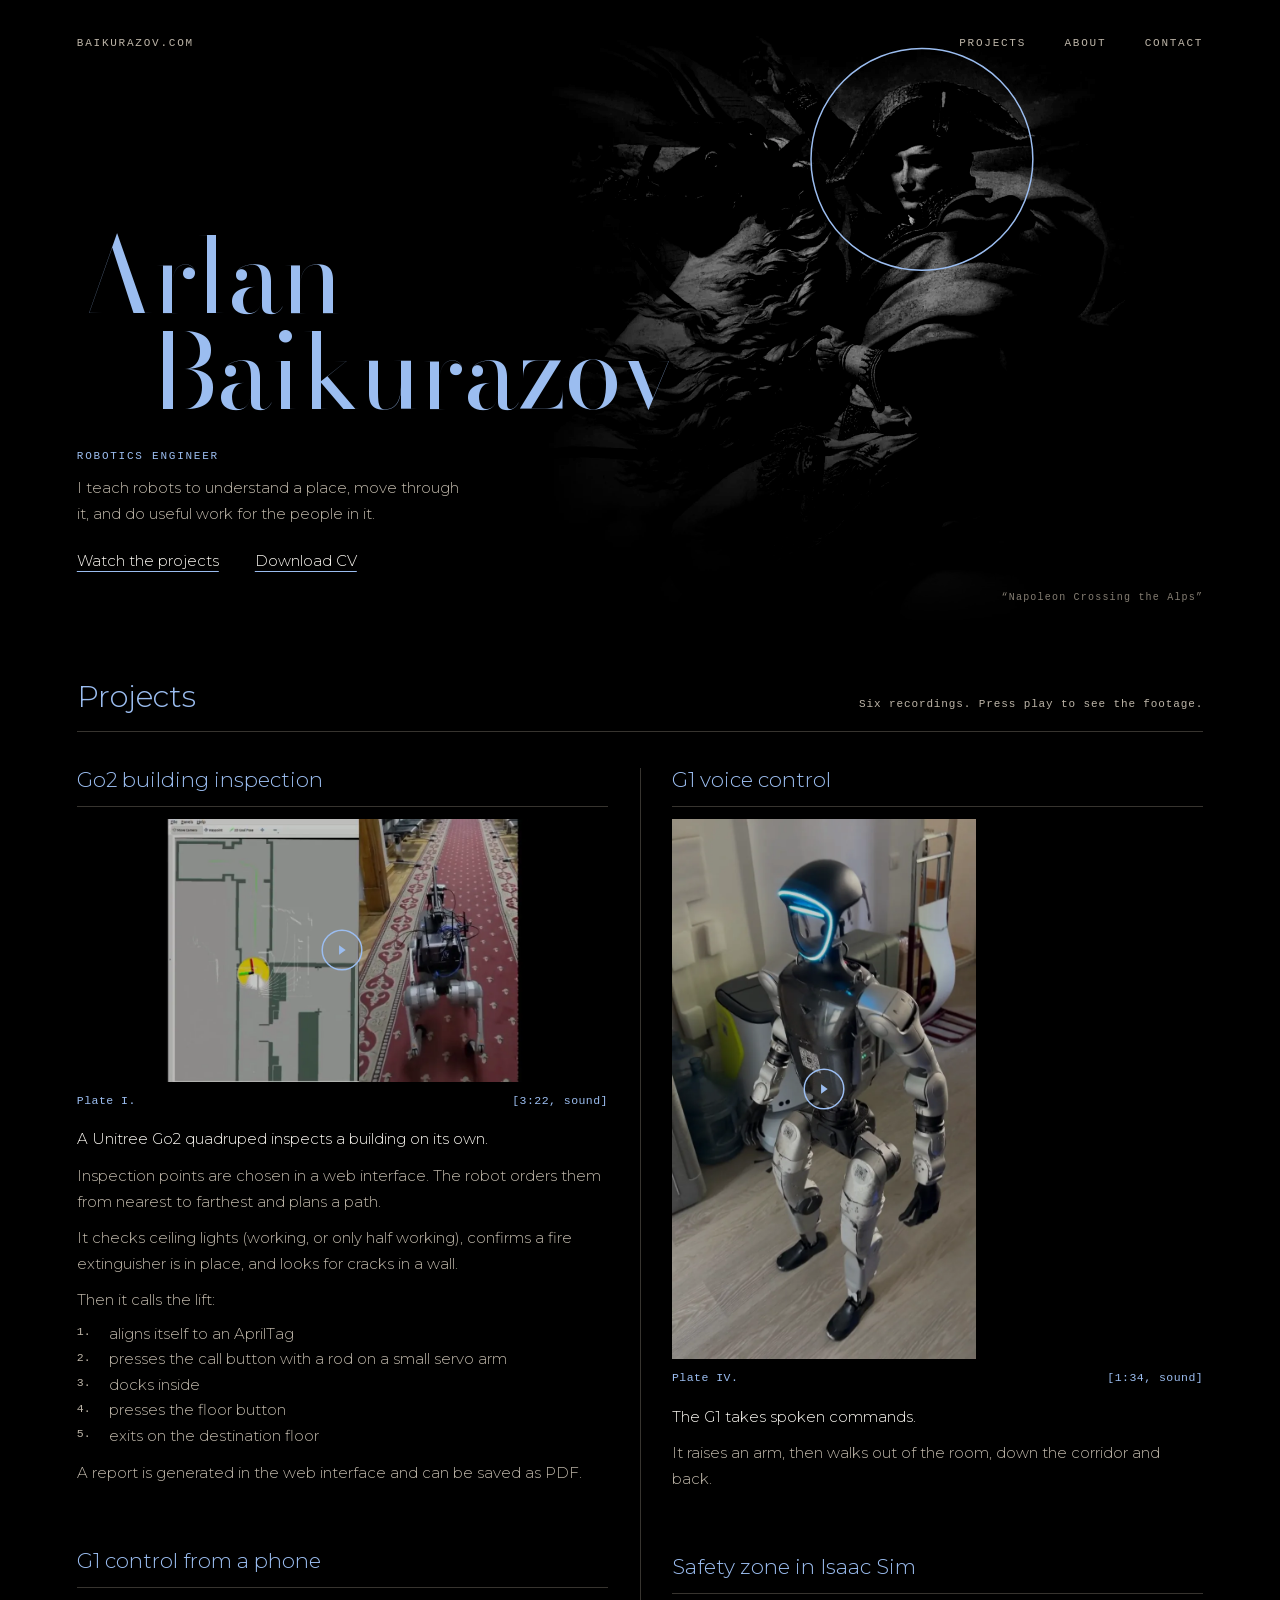
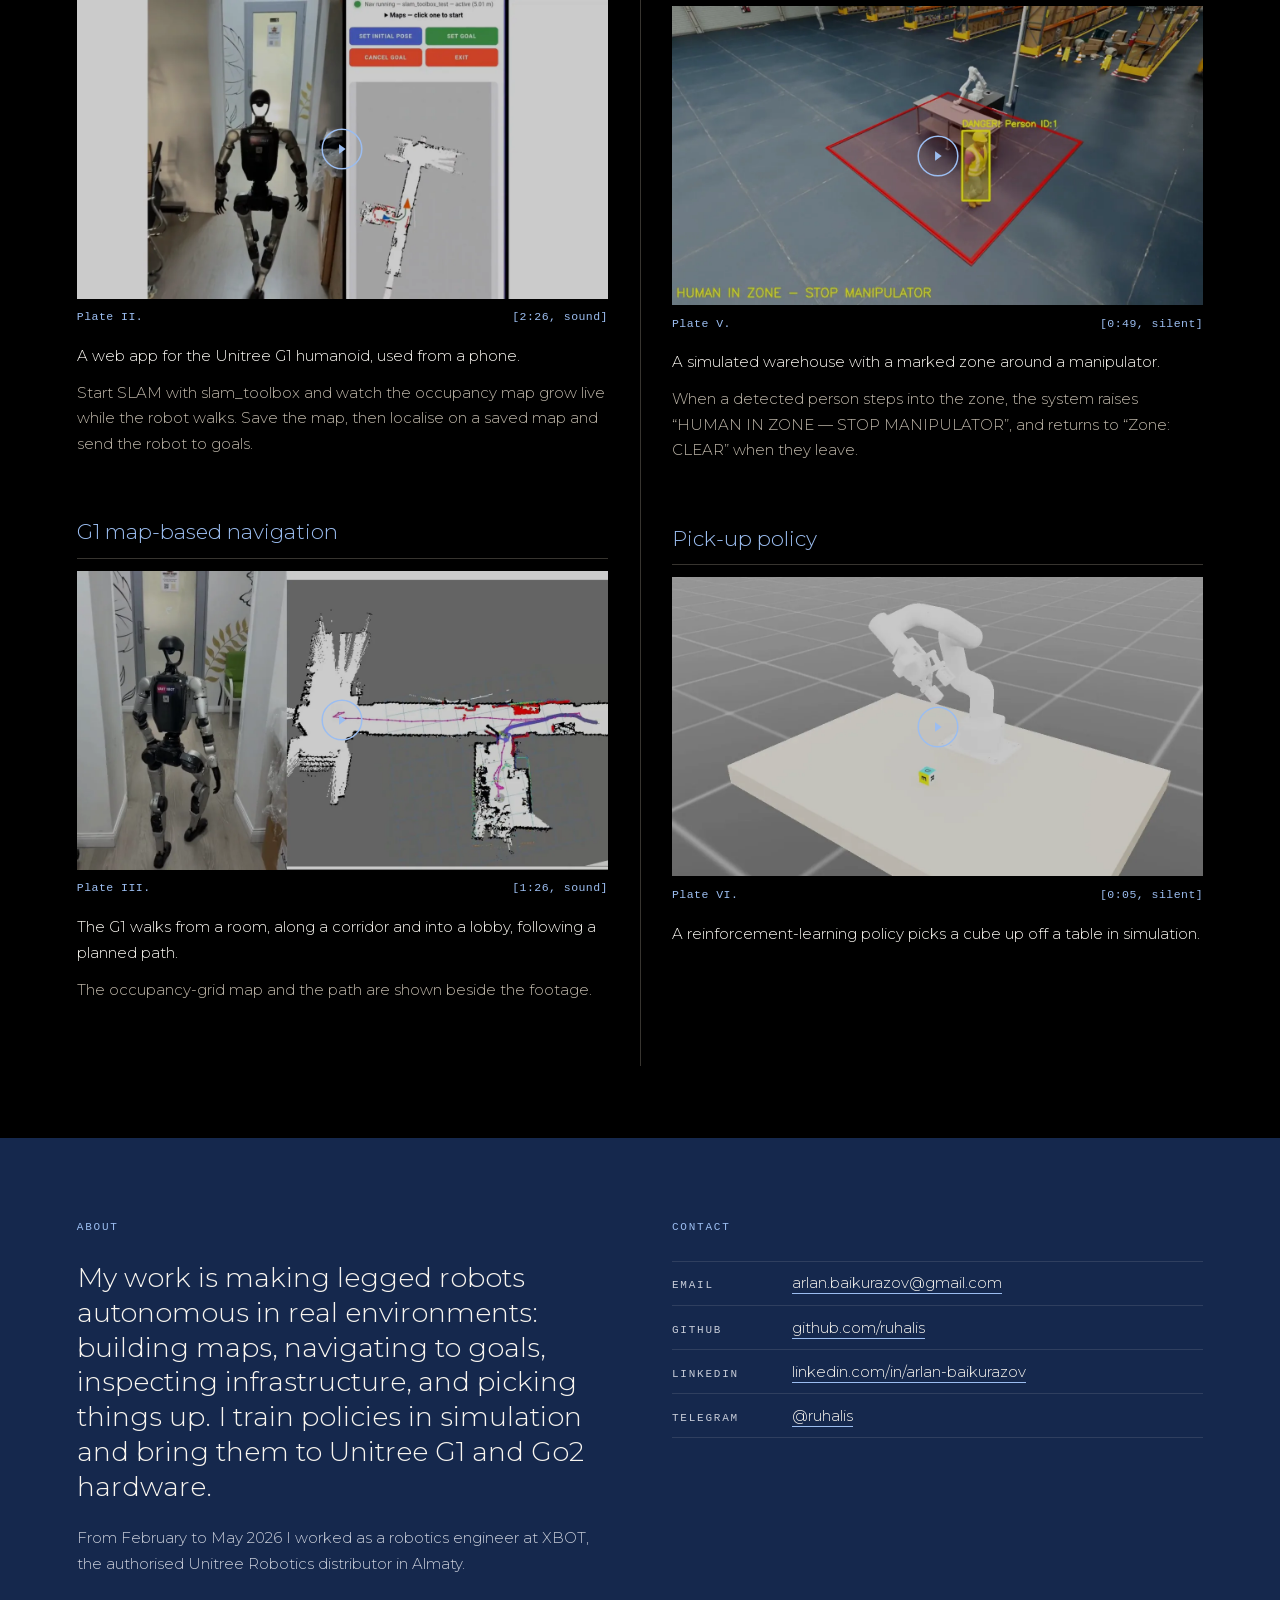
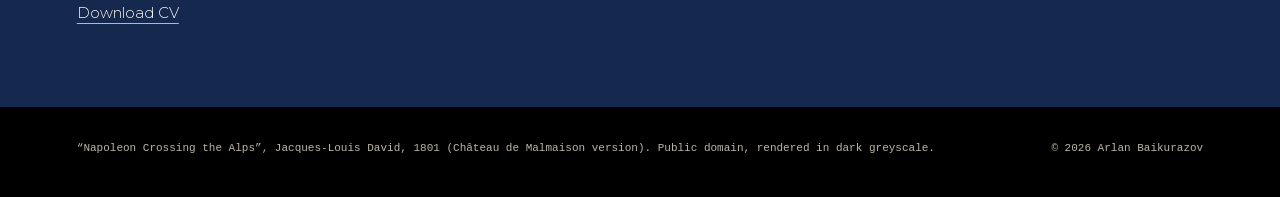
==== commit 9ca21e24: "Posters in colour at 80%; burgundy replaced by blue; brighter Saxe Co-Authored-By: Claude Fable 5.1 " ====
--- a/index.html
+++ b/index.html
@@ -214,7 +214,7 @@
       </div>
     </section>
 
-    <!-- The one burgundy band: About and Contact. -->
+    <!-- The one colour band, navy: About and Contact. -->
     <div class="band">
       <section class="band__part" id="about" aria-labelledby="about-title">
         <h2 class="label" id="about-title">About</h2>
--- a/assets/css/site.css
+++ b/assets/css/site.css
@@ -1,7 +1,7 @@
 /* baikurazov.com — "Saxe halo"
    Pure black. The rider from David's painting, dark greyscale, dissolves into it;
    one thin Saxe-blue ring around his head. The six projects follow at once as two
-   columns of plates. One dark burgundy band carries About and Contact. */
+   columns of plates. One dark navy band carries About and Contact. */
 
 @font-face {
   font-family: "Bodoni Moda";
@@ -20,9 +20,8 @@
 
 :root {
   --black: #000;
-  --wine: #5a1828;               /* the one burgundy band */
-  --saxe: #84aee3;               /* accent: rings, underlines, focus, name, captions (9.1:1 on black) */
-  --claret: #dc5f7b;             /* burgundy for headings and plate titles (6.0:1 on black) */
+  --navy: #15284d;               /* the one colour band (was burgundy #5a1828) */
+  --saxe: #9bbdf0;               /* accent: rings, underlines, focus, name, headings, captions (10.9:1 on black, 7.6:1 on the band) */
   --ink: #f8f5ef;                /* 19:1 on black */
   --mute: #bdb5a8;               /* 10:1 on black, 6.5:1 on the band */
   --rule: rgba(170, 162, 148, .32);
@@ -209,7 +208,7 @@
 }
 .projects__head h2 {
   font: 300 clamp(1.5rem, 2.4vw, 1.9rem)/1.1 var(--sans);
-  color: var(--claret);
+  color: var(--saxe);
 }
 .projects__head .label { letter-spacing: .08em; text-transform: none; }
 
@@ -226,7 +225,7 @@
 }
 .work__title {
   font: 300 1.3rem/1.2 var(--sans);
-  color: var(--claret);
+  color: var(--saxe);
   margin-bottom: .8rem;
 }
 
@@ -246,7 +245,7 @@
   object-fit: contain;
   background: var(--black);
 }
-.plate__screen > img { filter: brightness(1.25); }   /* posters a step lighter than the footage's black */
+/* posters are the frame itself at 80% (tools/dark-posters.py), so no filter here */
 .plate__poster { display: none; }
 
 .plate__cap {
@@ -316,9 +315,9 @@
   padding-top: .12em;
 }
 
-/* ---------- the burgundy band: about, contact ---------- */
+/* ---------- the navy band: about, contact ---------- */
 .band {
-  background: var(--wine);
+  background: var(--navy);
   margin-top: clamp(3rem, 8vh, 6rem);
   padding: clamp(3.5rem, 9vh, 6.5rem) var(--side);
   display: grid;
@@ -334,9 +333,9 @@
   margin-bottom: 1.25rem;
 }
 #about .quiet { margin-bottom: 1.5rem; }
-.band .quiet { color: #cdbfb0; }   /* a touch lighter on the burgundy: 7.3:1 */
-.band .label { color: #cdbfb0; }
-.band h2.label { color: var(--saxe); }   /* headings on the band: Saxe, 5.7:1 */
+.band .quiet { color: #c7ccd8; }   /* cool grey on the navy: 9.0:1 */
+.band .label { color: #c7ccd8; }
+.band h2.label { color: var(--saxe); }   /* headings on the band: Saxe, 7.6:1 */
 
 .contact li {
   display: grid;
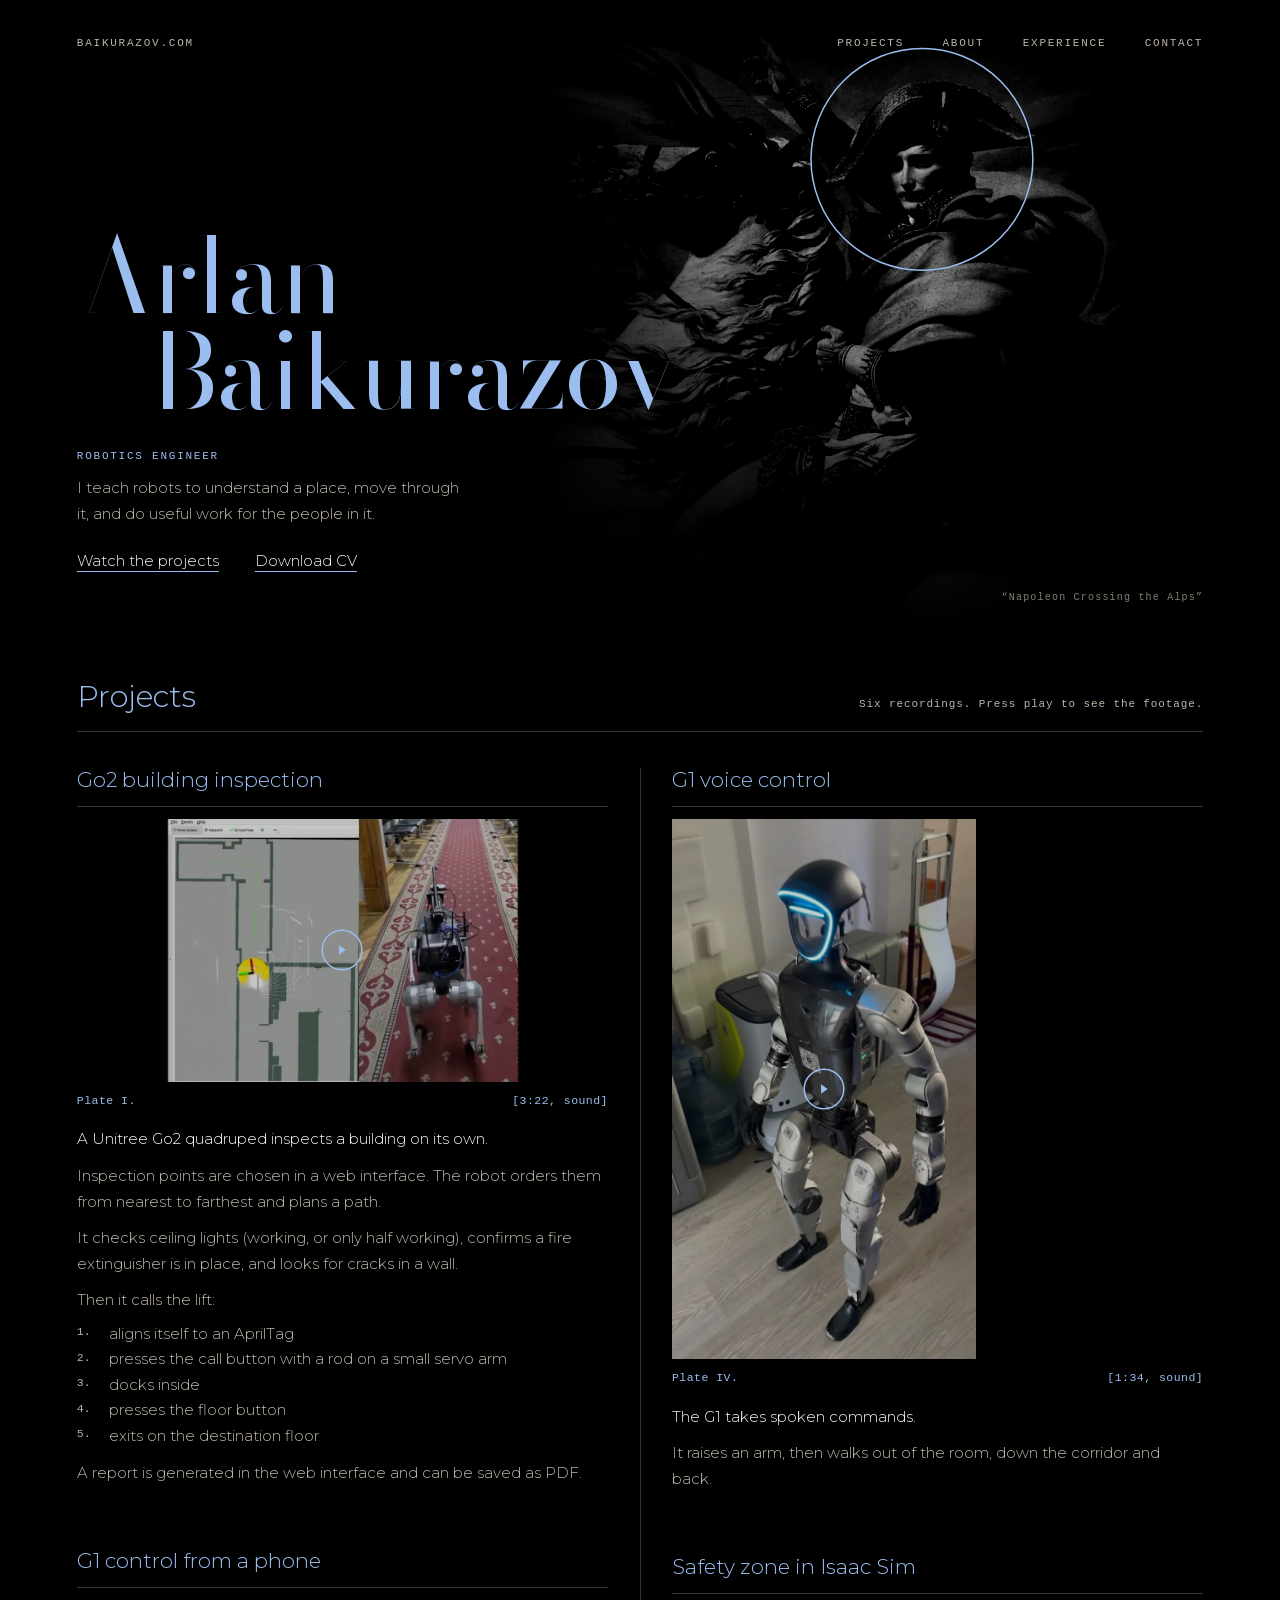
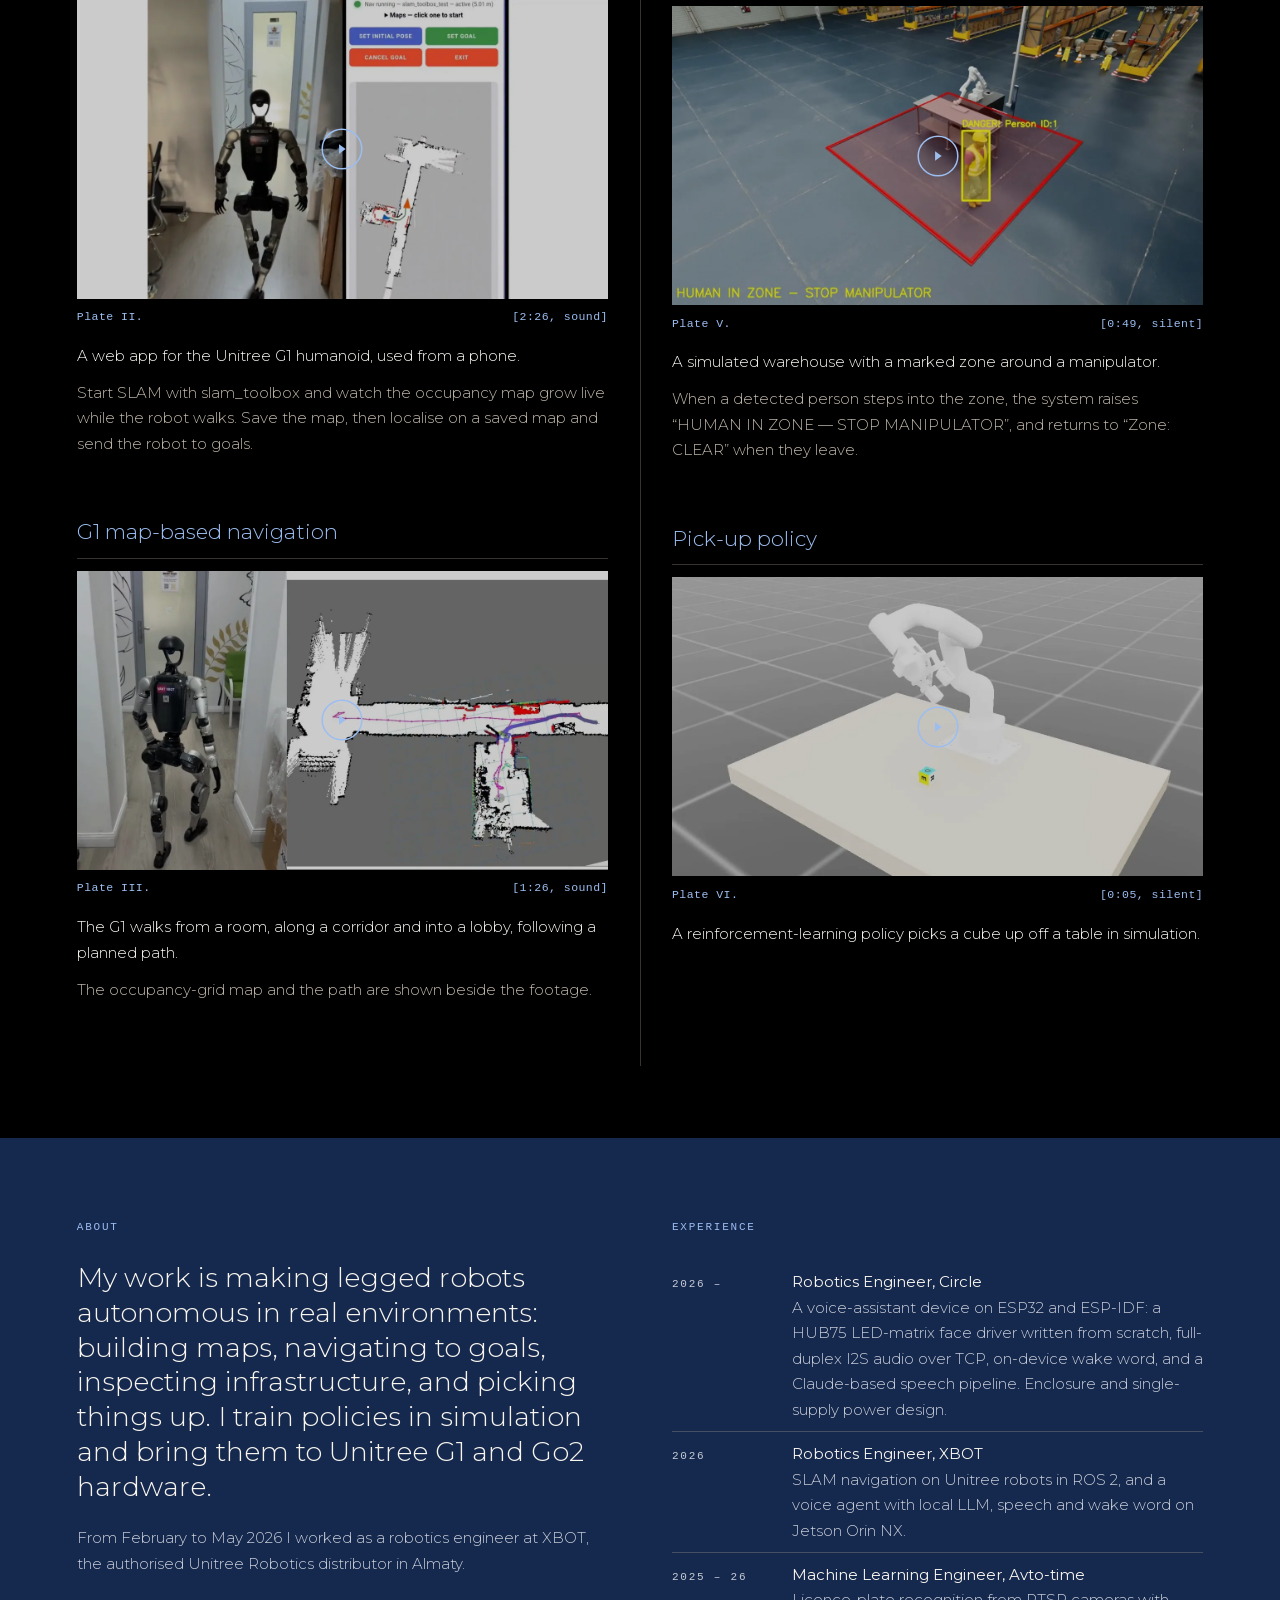
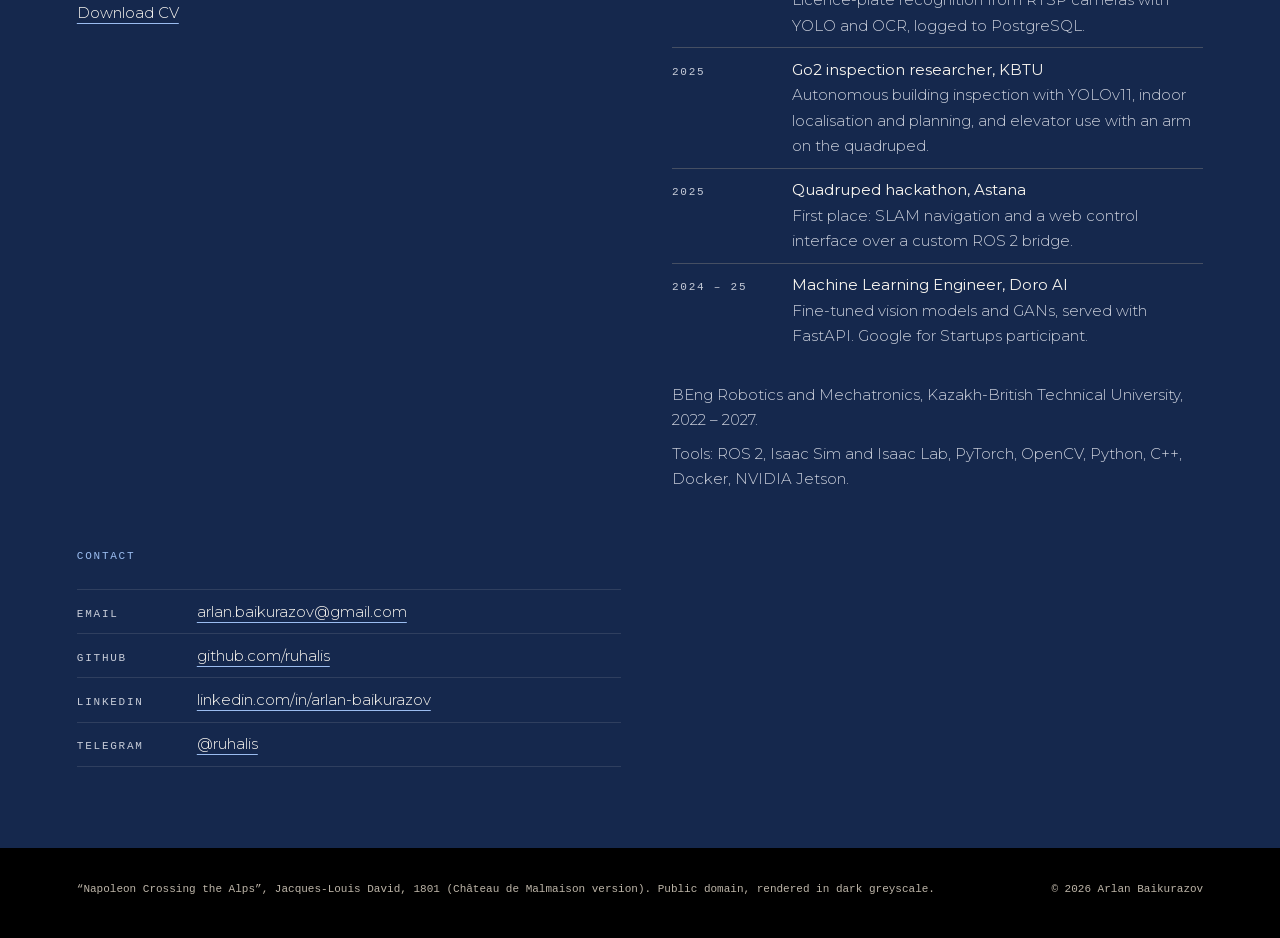
==== commit cc46e7ba: "Experience section in the band: six roles, education, tools; nav link Co-Authored-By: Claude Fable 5" ====
--- a/index.html
+++ b/index.html
@@ -55,6 +55,7 @@
       <ul class="top__nav">
         <li><a href="#projects">Projects</a></li>
         <li><a href="#about">About</a></li>
+        <li><a href="#experience">Experience</a></li>
         <li><a href="#contact">Contact</a></li>
       </ul>
     </nav>
@@ -214,7 +215,7 @@
       </div>
     </section>
 
-    <!-- The one colour band, navy: About and Contact. -->
+    <!-- The one colour band, navy: About, Experience and Contact. -->
     <div class="band">
       <section class="band__part" id="about" aria-labelledby="about-title">
         <h2 class="label" id="about-title">About</h2>
@@ -223,6 +224,21 @@
           <p class="quiet">From February to May 2026 I worked as a robotics engineer at XBOT, the authorised Unitree Robotics distributor in Almaty.</p>
           <p><a href="assets/Arlan-Baikurazov-CV.pdf" download>Download CV</a></p>
         </div>
+      </section>
+
+      <section class="band__part" id="experience" aria-labelledby="experience-title">
+        <h2 class="label" id="experience-title">Experience</h2>
+        <!-- One line per role, newest first. The full record is in the CV. -->
+        <ol class="experience">
+          <li><span class="label">2026 –</span> <span><b>Robotics Engineer, Circle</b><br><span class="quiet">A voice-assistant device on ESP32 and ESP-IDF: a HUB75 LED-matrix face driver written from scratch, full-duplex I2S audio over TCP, on-device wake word, and a Claude-based speech pipeline. Enclosure and single-supply power design.</span></span></li>
+          <li><span class="label">2026</span> <span><b>Robotics Engineer, XBOT</b><br><span class="quiet">SLAM navigation on Unitree robots in ROS 2, and a voice agent with local LLM, speech and wake word on Jetson Orin NX.</span></span></li>
+          <li><span class="label">2025 – 26</span> <span><b>Machine Learning Engineer, Avto-time</b><br><span class="quiet">Licence-plate recognition from RTSP cameras with YOLO and OCR, logged to PostgreSQL.</span></span></li>
+          <li><span class="label">2025</span> <span><b>Go2 inspection researcher, KBTU</b><br><span class="quiet">Autonomous building inspection with YOLOv11, indoor localisation and planning, and elevator use with an arm on the quadruped.</span></span></li>
+          <li><span class="label">2025</span> <span><b>Quadruped hackathon, Astana</b><br><span class="quiet">First place: SLAM navigation and a web control interface over a custom ROS 2 bridge.</span></span></li>
+          <li><span class="label">2024 – 25</span> <span><b>Machine Learning Engineer, Doro AI</b><br><span class="quiet">Fine-tuned vision models and GANs, served with FastAPI. Google for Startups participant.</span></span></li>
+        </ol>
+        <p class="quiet">BEng Robotics and Mechatronics, Kazakh-British Technical University, 2022 – 2027.</p>
+        <p class="quiet">Tools: ROS 2, Isaac Sim and Isaac Lab, PyTorch, OpenCV, Python, C++, Docker, NVIDIA Jetson.</p>
       </section>
 
       <section class="band__part" id="contact" aria-labelledby="contact-title">
--- a/assets/css/site.css
+++ b/assets/css/site.css
@@ -336,6 +336,21 @@
 .band .quiet { color: #c7ccd8; }   /* cool grey on the navy: 9.0:1 */
 .band .label { color: #c7ccd8; }
 .band h2.label { color: var(--saxe); }   /* headings on the band: Saxe, 7.6:1 */
+
+/* experience: dates in the label column, like the contact list */
+.experience { list-style: none; margin: 0 0 1.5rem; padding: 0; }
+.experience li {
+  display: grid;
+  grid-template-columns: 6.5rem minmax(0, 1fr);
+  gap: 1rem;
+  align-items: baseline;
+  padding: .55rem 0;
+  border-top: 1px solid var(--rule);
+}
+.experience li:first-child { border-top: 0; }
+.experience b { font-weight: 400; color: var(--ink); }
+#experience .quiet { margin-bottom: .5rem; }
+#contact { grid-column: 1 / -1; }
 
 .contact li {
   display: grid;
@@ -381,7 +396,7 @@
   .columns { columns: 1; }
   .plate--tall .plate__screen { max-width: 16rem; }
   .band { grid-template-columns: 1fr; }
-  .contact li { grid-template-columns: 1fr; gap: .1rem; }
+  .contact li, .experience li { grid-template-columns: 1fr; gap: .1rem; }
 }
 
 @media (prefers-reduced-motion: reduce) {
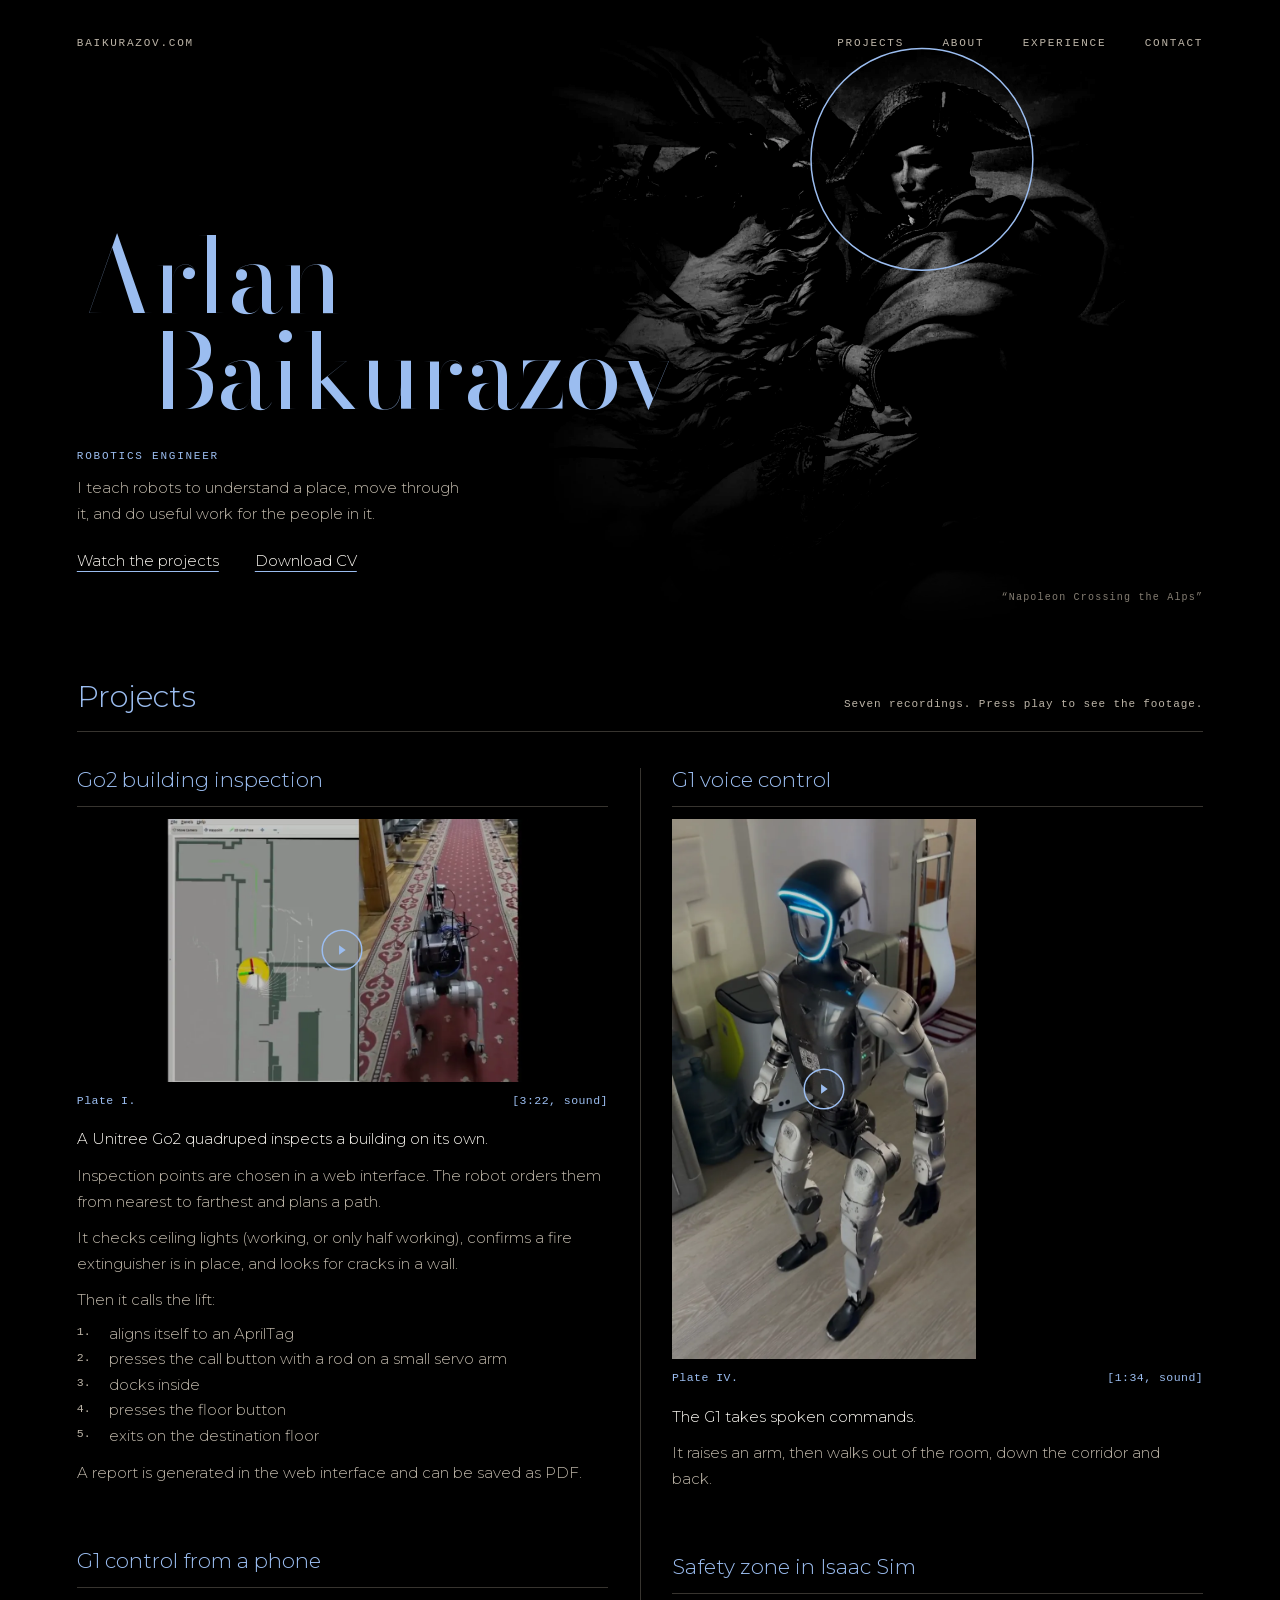
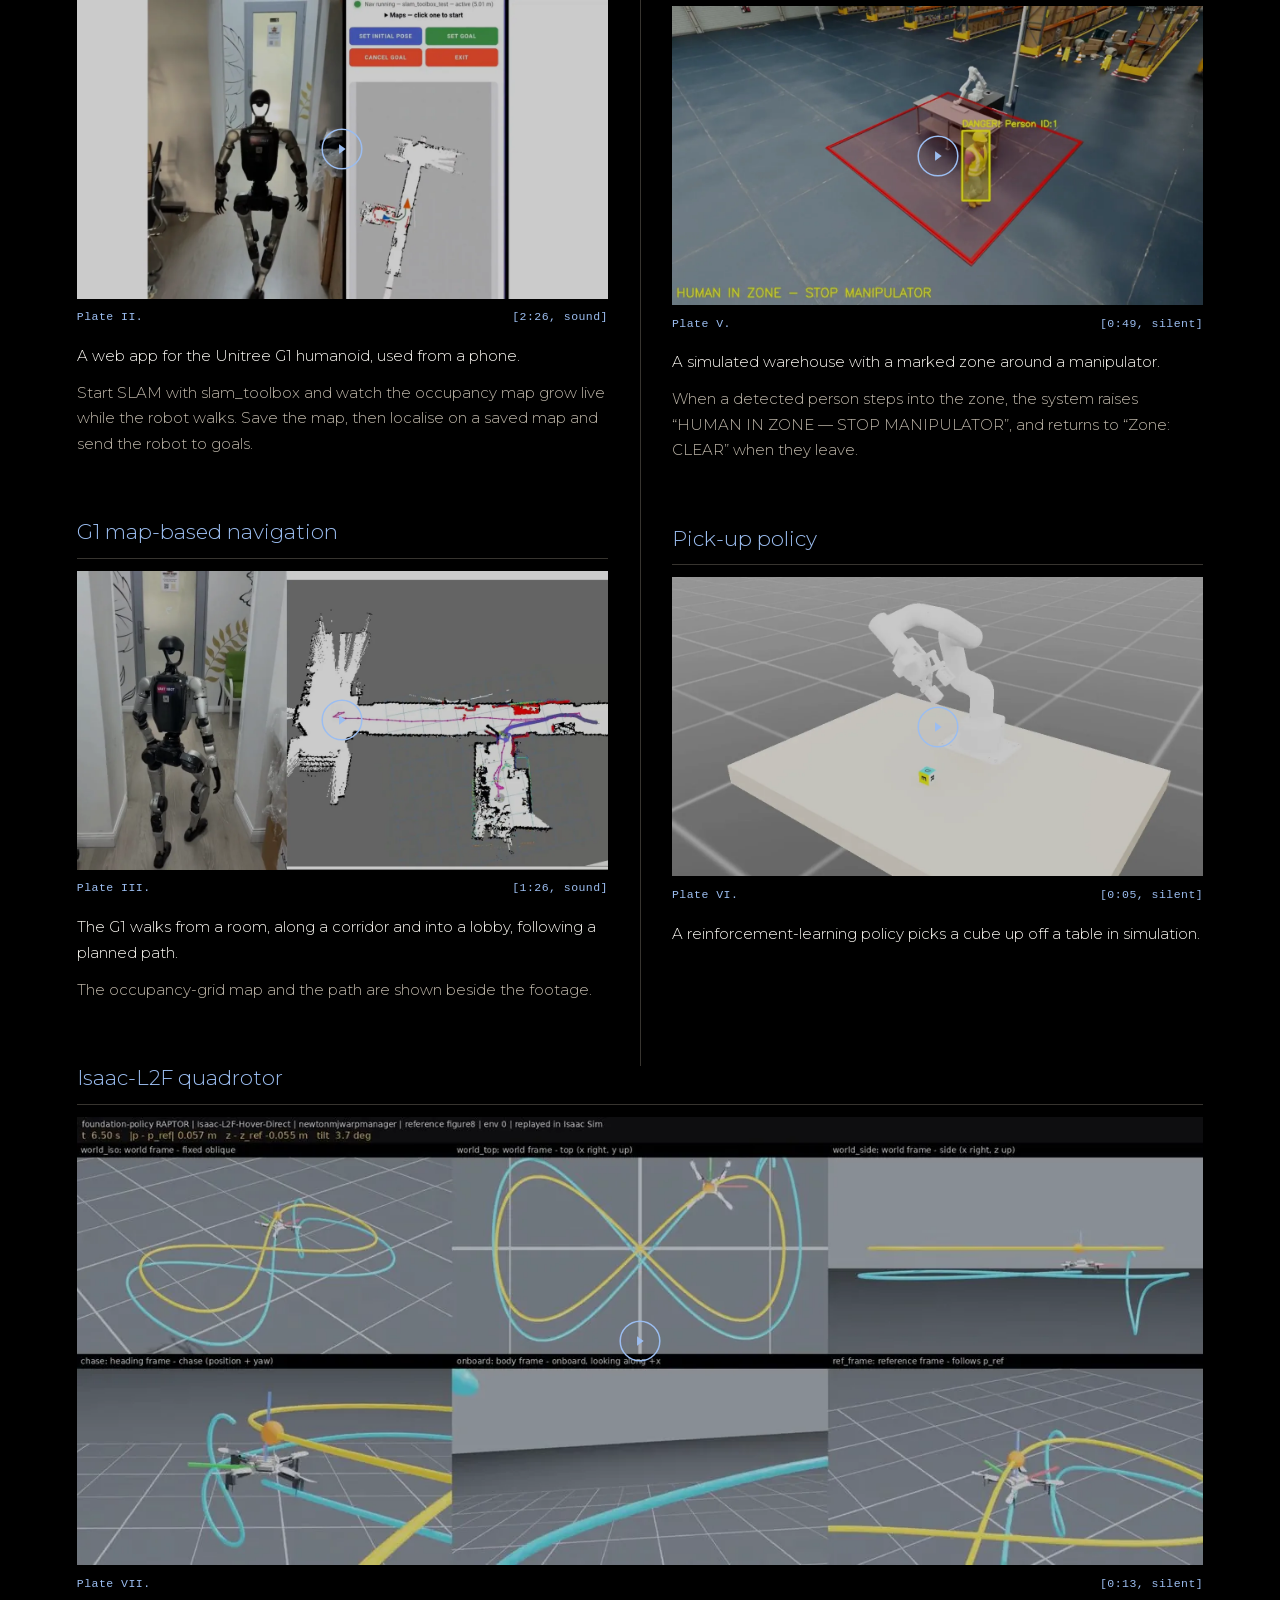
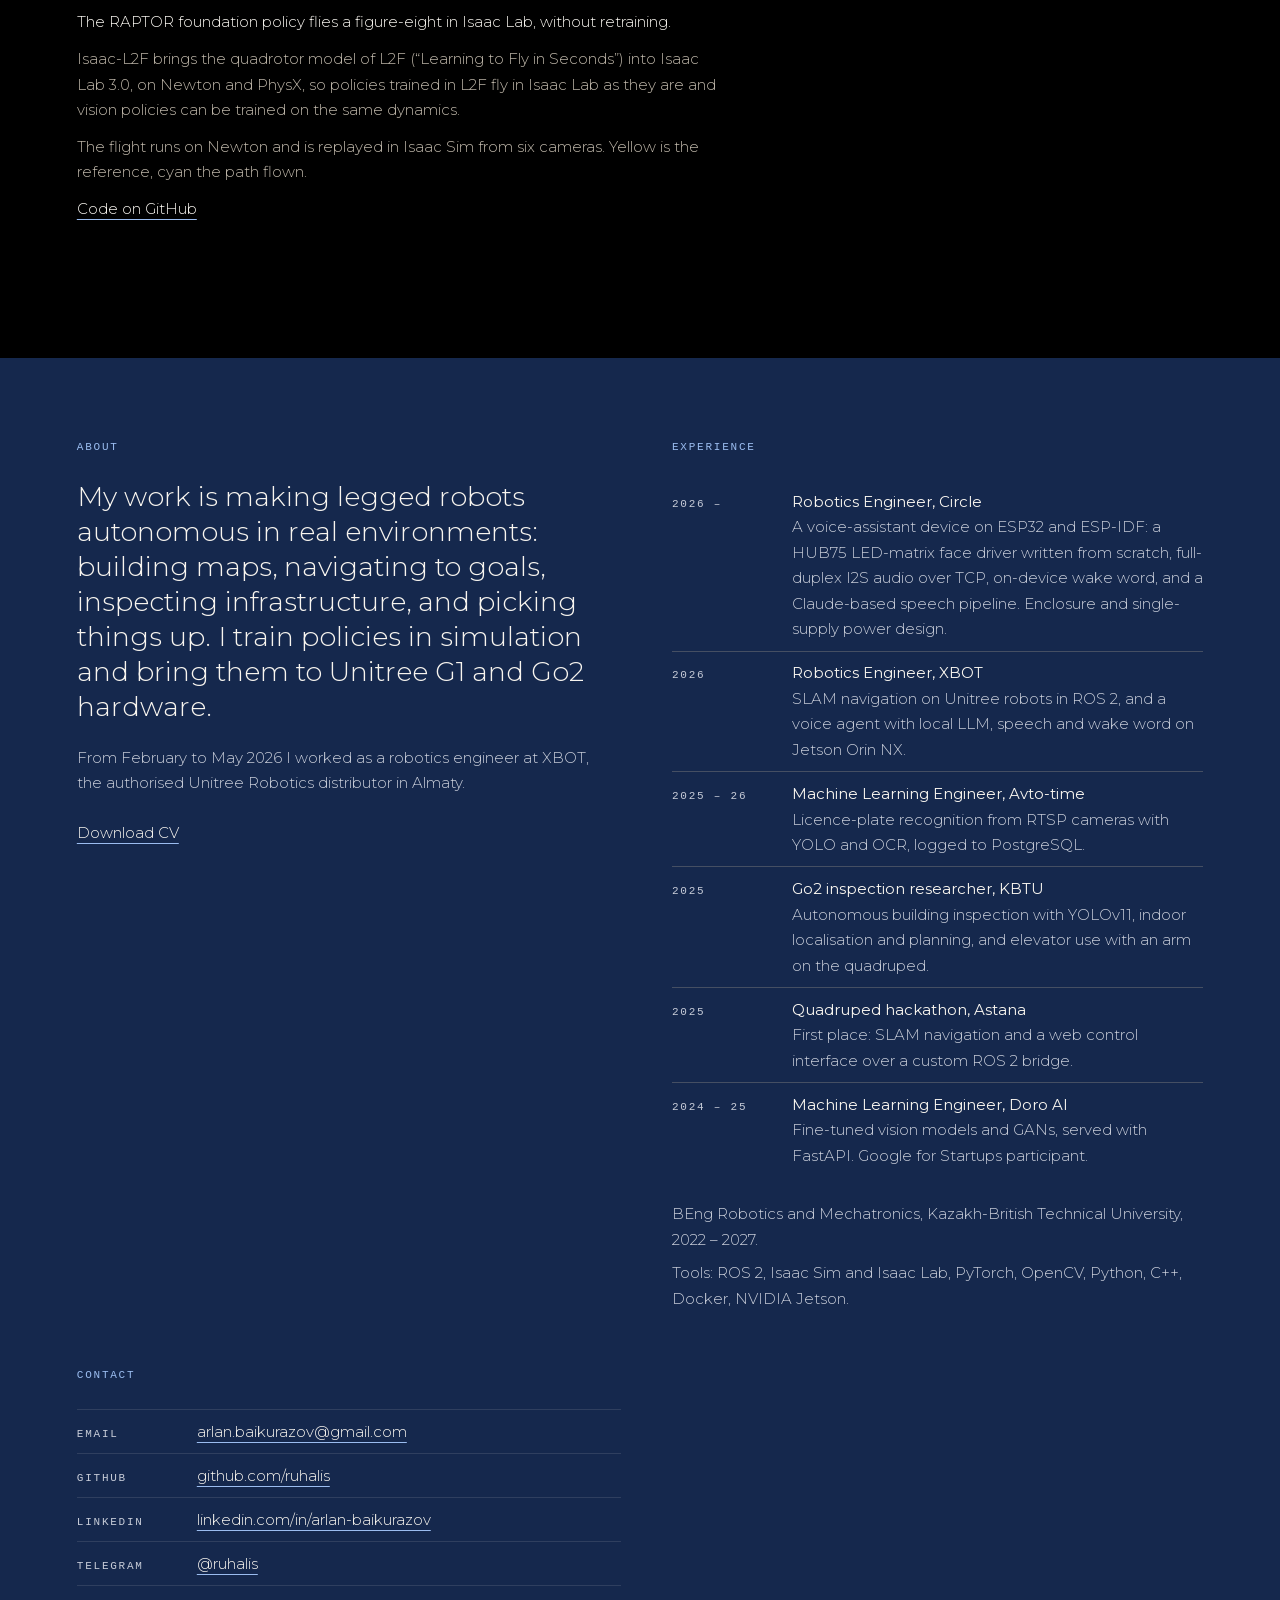
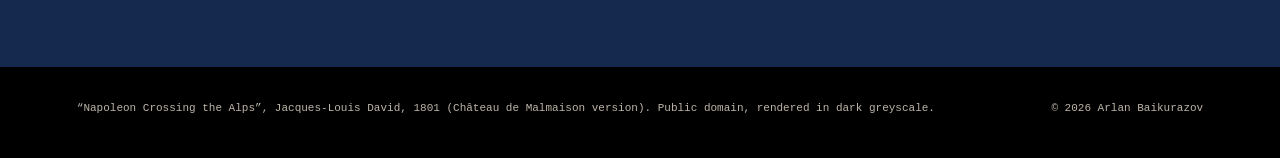
==== commit e816e928: "Projects: Isaac-L2F quadrotor as a wide Plate VII with the figure-eight clip Co-Authored-By: Claude " ====
--- a/index.html
+++ b/index.html
@@ -31,9 +31,9 @@
         imagesrcset="assets/img/hero-halo-800.webp 800w, assets/img/hero-halo-1400.webp 1400w"
         imagesizes="(min-width: 760px) 66vw, 100vw">
   <!-- Bump ?v= on both files whenever either changes, so returning visitors do not mix old and new. -->
-  <link rel="stylesheet" href="assets/css/site.css?v=10">
+  <link rel="stylesheet" href="assets/css/site.css?v=11">
   <script>document.documentElement.classList.add('js');</script>
-  <script src="assets/js/site.js?v=7" defer></script>
+  <script src="assets/js/site.js?v=8" defer></script>
   <script type="application/ld+json">
   {
     "@context": "https://schema.org",
@@ -92,7 +92,7 @@
     <section class="projects" id="projects" aria-labelledby="projects-title">
       <header class="projects__head">
         <h2 id="projects-title">Projects</h2>
-        <p class="label">Six recordings. Press play to see the footage.</p>
+        <p class="label">Seven recordings. Press play to see the footage.</p>
       </header>
 
       <div class="columns">
@@ -210,6 +210,27 @@
           </figure>
           <div class="work__text">
             <p class="lede">A reinforcement-learning policy picks a cube up off a table in simulation.</p>
+          </div>
+        </article>
+
+        <!-- Wide: spans both columns below the six, so the six-camera composite stays legible. -->
+        <article class="work work--wide" id="isaac-l2f" aria-labelledby="p7">
+          <h3 class="work__title" id="p7">Isaac-L2F quadrotor</h3>
+          <figure class="plate" data-feed>
+            <div class="plate__screen" style="--ar:1920/764">
+              <img class="plate__poster" src="assets/posters/isaac-l2f-figure-eight-dark.webp" width="1280" height="509" loading="lazy" decoding="async" alt="Frame from the clip: six camera views of a small quadrotor in a grey simulated hall, with a yellow figure-eight reference and the cyan path it has flown.">
+              <video controls muted loop playsinline preload="none" width="1920" height="764" poster="assets/posters/isaac-l2f-figure-eight-dark.webp" aria-label="Isaac-L2F quadrotor, 13 second loop, silent">
+                <source src="videos/isaac-l2f-figure-eight.mp4" type="video/mp4">
+                <a href="videos/isaac-l2f-figure-eight.mp4">Download the clip (MP4)</a>
+              </video>
+            </div>
+            <figcaption class="plate__cap"><span class="plate__fig">Plate VII.</span> <span class="plate__note">[<span data-time>0:13</span>, silent]</span></figcaption>
+          </figure>
+          <div class="work__text">
+            <p class="lede">The RAPTOR foundation policy flies a figure-eight in Isaac Lab, without retraining.</p>
+            <p>Isaac-L2F brings the quadrotor model of L2F (“Learning to Fly in Seconds”) into Isaac Lab 3.0, on Newton and PhysX, so policies trained in L2F fly in Isaac Lab as they are and vision policies can be trained on the same dynamics.</p>
+            <p>The flight runs on Newton and is replayed in Isaac Sim from six cameras. Yellow is the reference, cyan the path flown.</p>
+            <p><a href="https://github.com/ruhalis/Isaac-L2F">Code on GitHub</a></p>
           </div>
         </article>
       </div>
--- a/assets/css/site.css
+++ b/assets/css/site.css
@@ -223,6 +223,9 @@
   padding-bottom: clamp(2.75rem, 5vw, 4rem);
   scroll-margin-top: 1.5rem;
 }
+/* a composite that needs the width spans both columns, below the six */
+.work--wide { column-span: all; }
+.work--wide .work__text { max-width: 40rem; }
 .work__title {
   font: 300 1.3rem/1.2 var(--sans);
   color: var(--saxe);
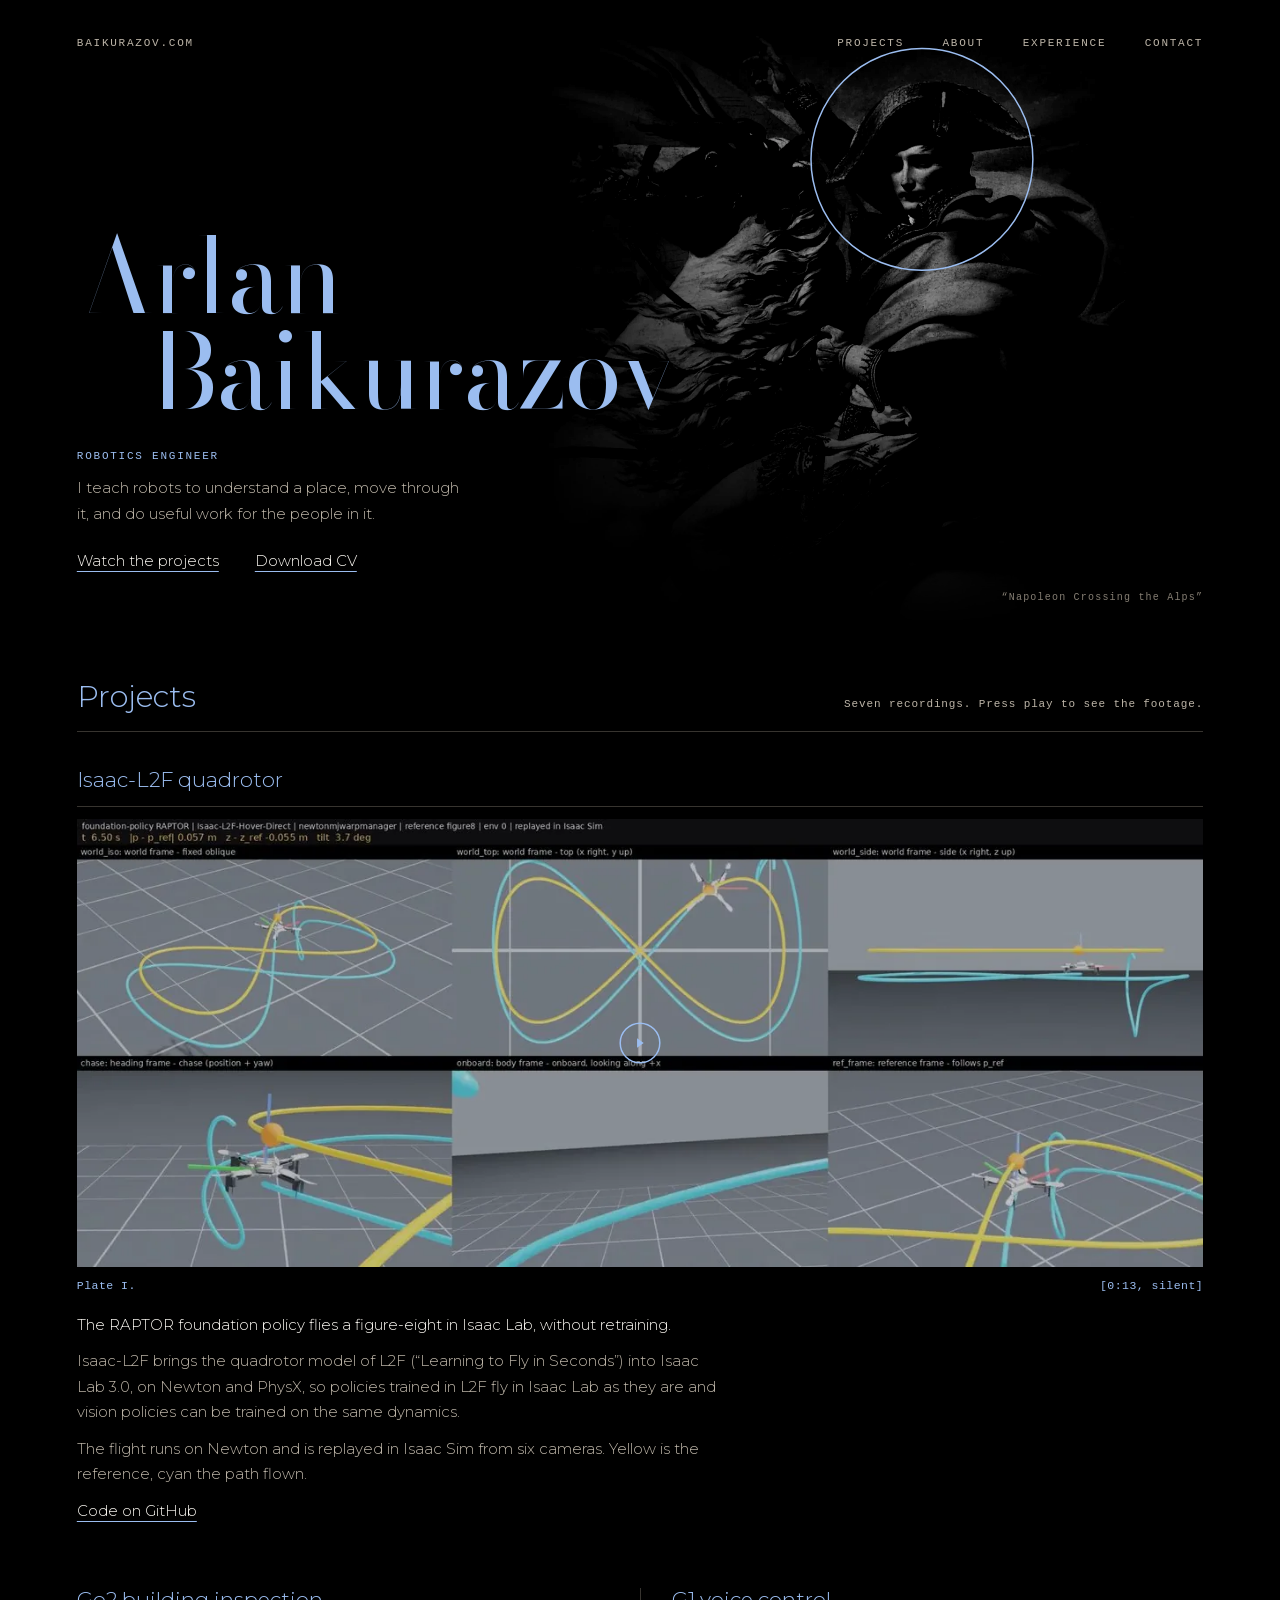
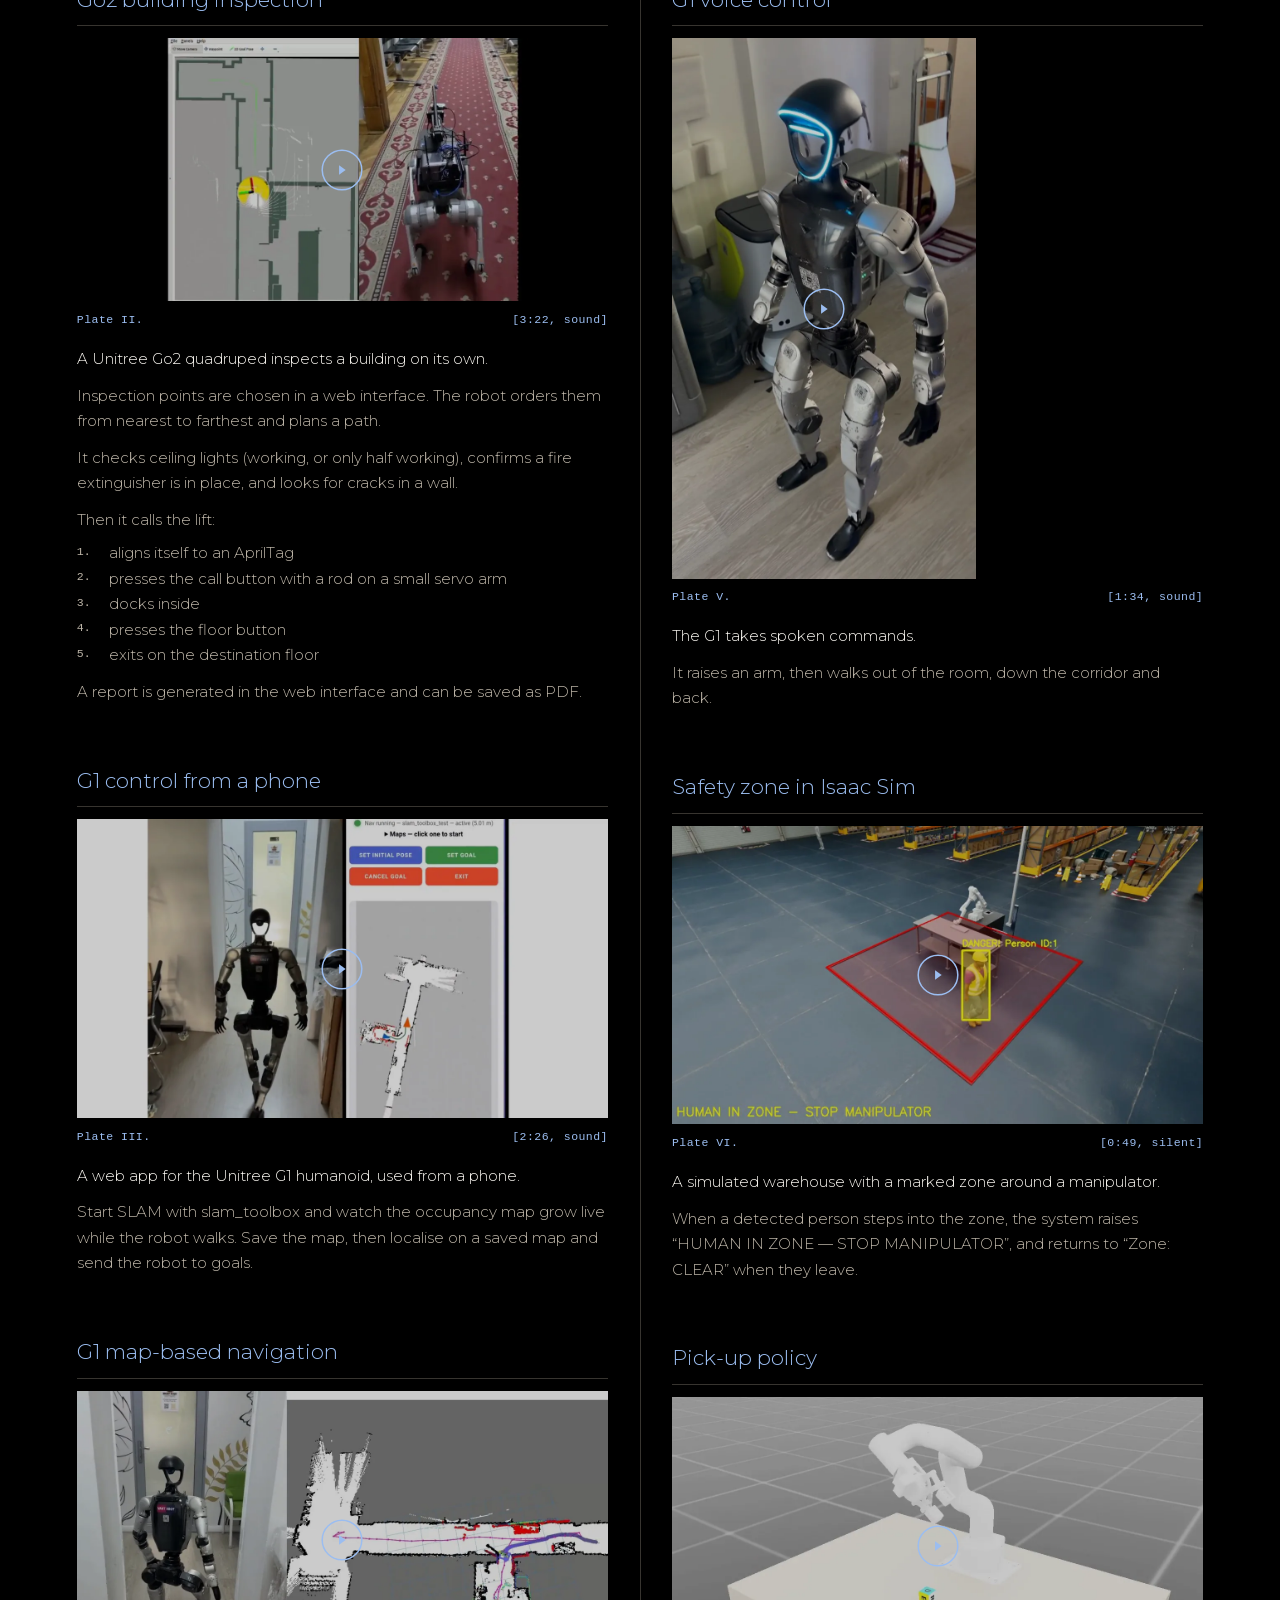
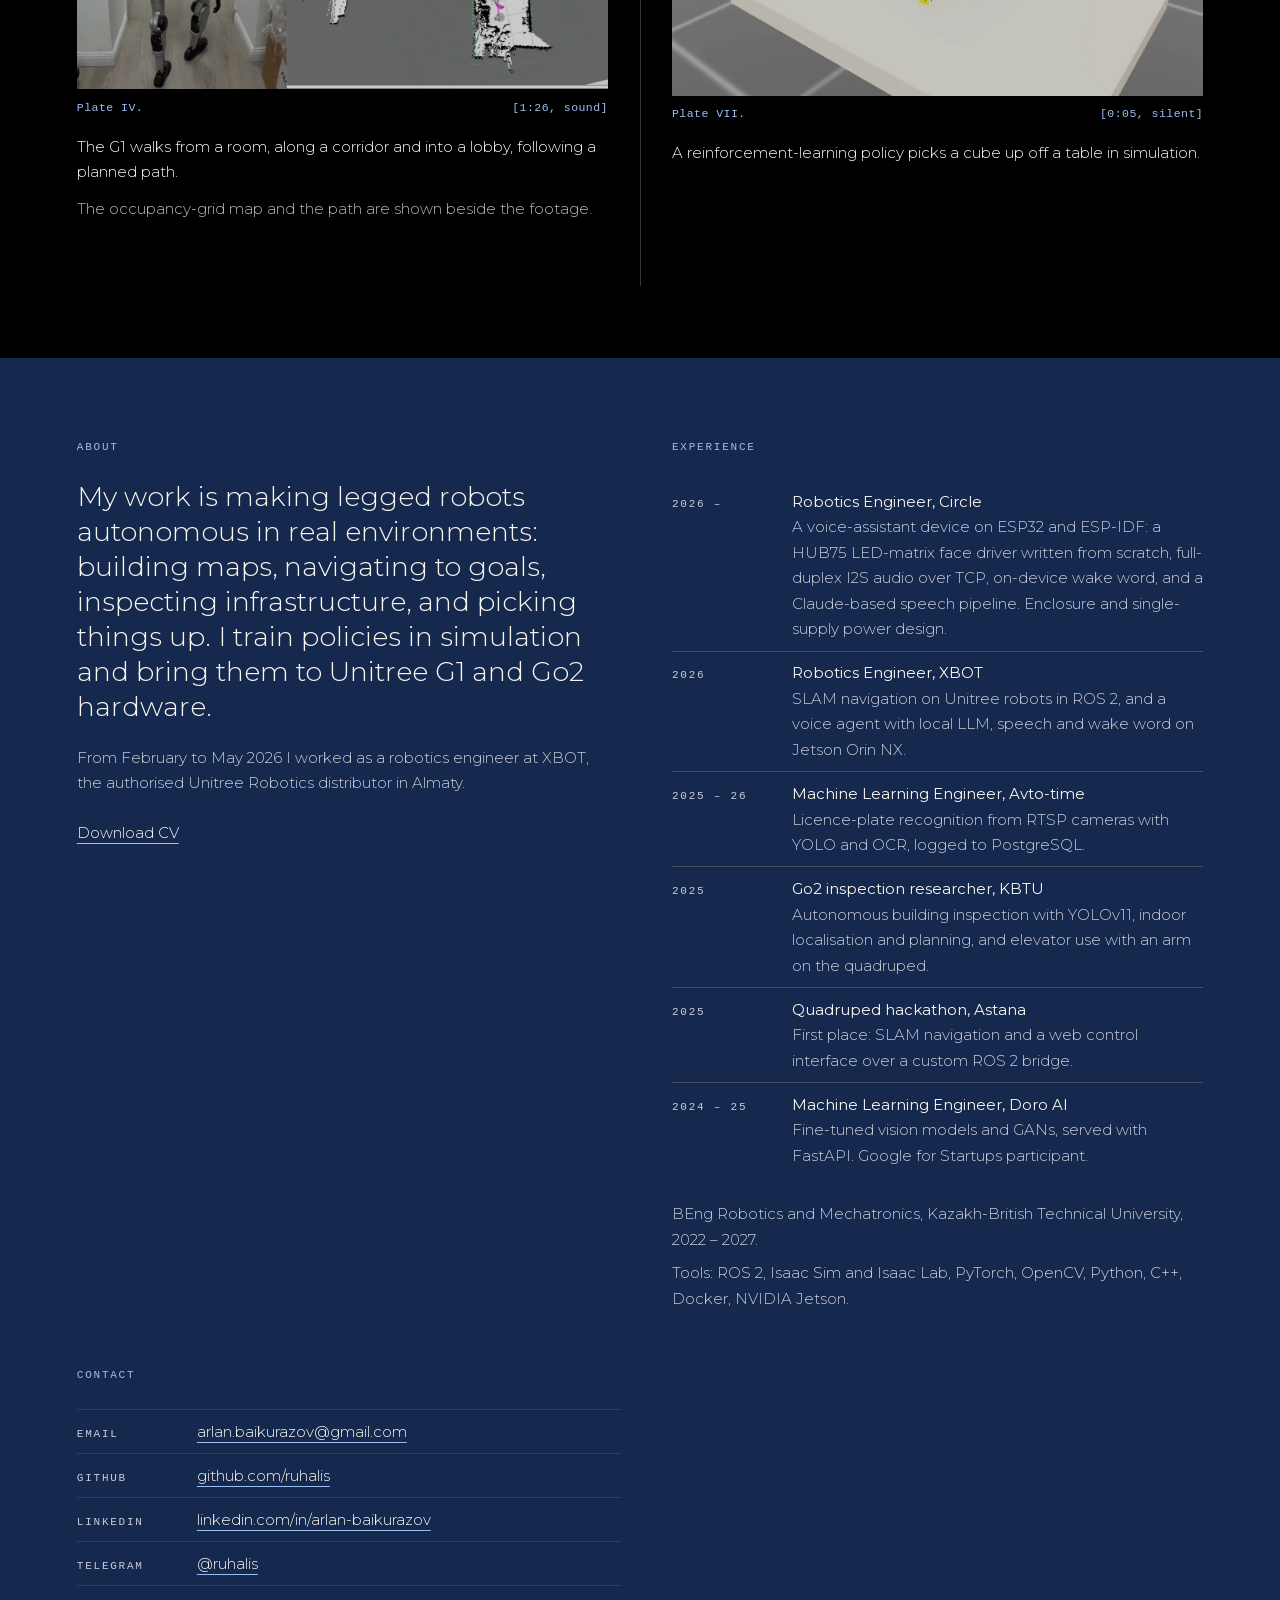
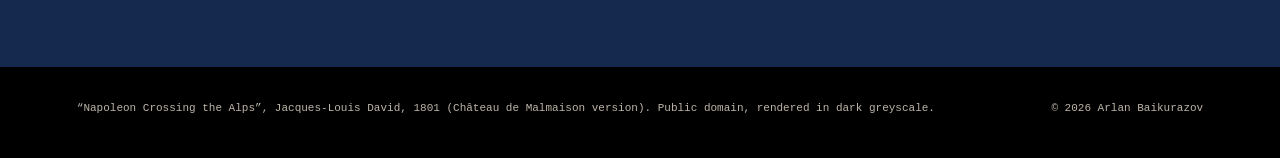
==== commit f7298369: "Add launch configuration for local server and update stylesheet and script versioning" ====
--- a/index.html
+++ b/index.html
@@ -31,9 +31,9 @@
         imagesrcset="assets/img/hero-halo-800.webp 800w, assets/img/hero-halo-1400.webp 1400w"
         imagesizes="(min-width: 760px) 66vw, 100vw">
   <!-- Bump ?v= on both files whenever either changes, so returning visitors do not mix old and new. -->
-  <link rel="stylesheet" href="assets/css/site.css?v=11">
+  <link rel="stylesheet" href="assets/css/site.css?v=12">
   <script>document.documentElement.classList.add('js');</script>
-  <script src="assets/js/site.js?v=8" defer></script>
+  <script src="assets/js/site.js?v=9" defer></script>
   <script type="application/ld+json">
   {
     "@context": "https://schema.org",
@@ -96,8 +96,29 @@
       </header>
 
       <div class="columns">
-        <article class="work" id="go2" aria-labelledby="p1">
-          <h3 class="work__title" id="p1">Go2 building inspection</h3>
+        <!-- Wide: spans both columns above the six, so the six-camera composite stays legible. -->
+        <article class="work work--wide" id="isaac-l2f" aria-labelledby="p1">
+          <h3 class="work__title" id="p1">Isaac-L2F quadrotor</h3>
+          <figure class="plate" data-feed>
+            <div class="plate__screen" style="--ar:1920/764">
+              <img class="plate__poster" src="assets/posters/isaac-l2f-figure-eight-dark.webp" width="1280" height="509" loading="lazy" decoding="async" alt="Frame from the clip: six camera views of a small quadrotor in a grey simulated hall, with a yellow figure-eight reference and the cyan path it has flown.">
+              <video controls muted loop playsinline preload="none" width="1920" height="764" poster="assets/posters/isaac-l2f-figure-eight-dark.webp" aria-label="Isaac-L2F quadrotor, 13 second loop, silent">
+                <source src="videos/isaac-l2f-figure-eight.mp4" type="video/mp4">
+                <a href="videos/isaac-l2f-figure-eight.mp4">Download the clip (MP4)</a>
+              </video>
+            </div>
+            <figcaption class="plate__cap"><span class="plate__fig">Plate I.</span> <span class="plate__note">[<span data-time>0:13</span>, silent]</span></figcaption>
+          </figure>
+          <div class="work__text">
+            <p class="lede">The RAPTOR foundation policy flies a figure-eight in Isaac Lab, without retraining.</p>
+            <p>Isaac-L2F brings the quadrotor model of L2F (“Learning to Fly in Seconds”) into Isaac Lab 3.0, on Newton and PhysX, so policies trained in L2F fly in Isaac Lab as they are and vision policies can be trained on the same dynamics.</p>
+            <p>The flight runs on Newton and is replayed in Isaac Sim from six cameras. Yellow is the reference, cyan the path flown.</p>
+            <p><a href="https://github.com/ruhalis/Isaac-L2F">Code on GitHub</a></p>
+          </div>
+        </article>
+
+        <article class="work" id="go2" aria-labelledby="p2">
+          <h3 class="work__title" id="p2">Go2 building inspection</h3>
           <figure class="plate" data-feed>
             <div class="plate__screen" style="--ar:1280/634">
               <img class="plate__poster" src="assets/posters/unitree-go2-inside-building-inspection-dark.webp" width="1280" height="634" loading="lazy" decoding="async" alt="Frame from the clip: a floor map with the planned route beside the Go2 walking along a carpeted corridor.">
@@ -106,7 +127,7 @@
                 <a href="videos/unitree-go2-inside-building-inspection.mp4">Download the clip (MP4)</a>
               </video>
             </div>
-            <figcaption class="plate__cap"><span class="plate__fig">Plate I.</span> <span class="plate__note">[<span data-time>3:22</span>, sound]</span></figcaption>
+            <figcaption class="plate__cap"><span class="plate__fig">Plate II.</span> <span class="plate__note">[<span data-time>3:22</span>, sound]</span></figcaption>
           </figure>
           <div class="work__text">
             <p class="lede">A Unitree Go2 quadruped inspects a building on its own.</p>
@@ -124,8 +145,8 @@
           </div>
         </article>
 
-        <article class="work" id="g1-phone" aria-labelledby="p2">
-          <h3 class="work__title" id="p2">G1 control from a phone</h3>
+        <article class="work" id="g1-phone" aria-labelledby="p3">
+          <h3 class="work__title" id="p3">G1 control from a phone</h3>
           <figure class="plate" data-feed>
             <div class="plate__screen" style="--ar:16/9">
               <img class="plate__poster" src="assets/posters/unitree-g1-web-control-dark.webp" width="1280" height="720" loading="lazy" decoding="async" alt="Frame from the clip: the G1 humanoid walking towards the camera, next to a phone screen with a map and control buttons.">
@@ -134,7 +155,7 @@
                 <a href="videos/unitree-g1-web-control.mp4">Download the clip (MP4)</a>
               </video>
             </div>
-            <figcaption class="plate__cap"><span class="plate__fig">Plate II.</span> <span class="plate__note">[<span data-time>2:26</span>, sound]</span></figcaption>
+            <figcaption class="plate__cap"><span class="plate__fig">Plate III.</span> <span class="plate__note">[<span data-time>2:26</span>, sound]</span></figcaption>
           </figure>
           <div class="work__text">
             <p class="lede">A web app for the Unitree G1 humanoid, used from a phone.</p>
@@ -142,8 +163,8 @@
           </div>
         </article>
 
-        <article class="work" id="g1-nav" aria-labelledby="p3">
-          <h3 class="work__title" id="p3">G1 map-based navigation</h3>
+        <article class="work" id="g1-nav" aria-labelledby="p4">
+          <h3 class="work__title" id="p4">G1 map-based navigation</h3>
           <figure class="plate" data-feed>
             <div class="plate__screen" style="--ar:16/9">
               <img class="plate__poster" src="assets/posters/unitree-g1-slam-nav-dark.webp" width="1280" height="720" loading="lazy" decoding="async" alt="Frame from the clip: the G1 standing in a doorway, beside an occupancy-grid map with the planned path drawn on it.">
@@ -152,7 +173,7 @@
                 <a href="videos/unitree-g1-slam-nav.mp4">Download the clip (MP4)</a>
               </video>
             </div>
-            <figcaption class="plate__cap"><span class="plate__fig">Plate III.</span> <span class="plate__note">[<span data-time>1:26</span>, sound]</span></figcaption>
+            <figcaption class="plate__cap"><span class="plate__fig">Plate IV.</span> <span class="plate__note">[<span data-time>1:26</span>, sound]</span></figcaption>
           </figure>
           <div class="work__text">
             <p class="lede">The G1 walks from a room, along a corridor and into a lobby, following a planned path.</p>
@@ -160,8 +181,8 @@
           </div>
         </article>
 
-        <article class="work" id="g1-voice" aria-labelledby="p4">
-          <h3 class="work__title" id="p4">G1 voice control</h3>
+        <article class="work" id="g1-voice" aria-labelledby="p5">
+          <h3 class="work__title" id="p5">G1 voice control</h3>
           <figure class="plate plate--tall" data-feed>
             <div class="plate__screen" style="--ar:9/16">
               <img class="plate__poster" src="assets/posters/unitree-g1-voice-control-dark.webp" width="720" height="1280" loading="lazy" decoding="async" alt="Frame from the clip: the G1 humanoid standing in a room, filmed upright on a phone.">
@@ -170,7 +191,7 @@
                 <a href="videos/unitree-g1-voice-control.mp4">Download the clip (MP4)</a>
               </video>
             </div>
-            <figcaption class="plate__cap"><span class="plate__fig">Plate IV.</span> <span class="plate__note">[<span data-time>1:34</span>, sound]</span></figcaption>
+            <figcaption class="plate__cap"><span class="plate__fig">Plate V.</span> <span class="plate__note">[<span data-time>1:34</span>, sound]</span></figcaption>
           </figure>
           <div class="work__text">
             <p class="lede">The G1 takes spoken commands.</p>
@@ -178,8 +199,8 @@
           </div>
         </article>
 
-        <article class="work" id="safety" aria-labelledby="p5">
-          <h3 class="work__title" id="p5">Safety zone in Isaac Sim</h3>
+        <article class="work" id="safety" aria-labelledby="p6">
+          <h3 class="work__title" id="p6">Safety zone in Isaac Sim</h3>
           <figure class="plate" data-feed>
             <div class="plate__screen" style="--ar:16/9">
               <img class="plate__poster" src="assets/posters/safety-person-detection-isaacsim-dark.webp" width="1280" height="720" loading="lazy" decoding="async" alt="Frame from the clip: a simulated warehouse with a person boxed inside the marked zone around a manipulator, and the warning “HUMAN IN ZONE — STOP MANIPULATOR”.">
@@ -188,7 +209,7 @@
                 <a href="videos/safety-person-detection-isaacsim.mp4">Download the clip (MP4)</a>
               </video>
             </div>
-            <figcaption class="plate__cap"><span class="plate__fig">Plate V.</span> <span class="plate__note">[<span data-time>0:49</span>, silent]</span></figcaption>
+            <figcaption class="plate__cap"><span class="plate__fig">Plate VI.</span> <span class="plate__note">[<span data-time>0:49</span>, silent]</span></figcaption>
           </figure>
           <div class="work__text">
             <p class="lede">A simulated warehouse with a marked zone around a manipulator.</p>
@@ -196,8 +217,8 @@
           </div>
         </article>
 
-        <article class="work" id="pickup" aria-labelledby="p6">
-          <h3 class="work__title" id="p6">Pick-up policy</h3>
+        <article class="work" id="pickup" aria-labelledby="p7">
+          <h3 class="work__title" id="p7">Pick-up policy</h3>
           <figure class="plate" data-feed>
             <div class="plate__screen" style="--ar:16/9">
               <img class="plate__poster" src="assets/posters/pickup-policy-rl-dark.webp" width="1280" height="720" loading="lazy" decoding="async" alt="Frame from the clip: a simulated robot arm reaching down to a small cube on a table.">
@@ -206,31 +227,10 @@
                 <a href="videos/pickup-policy-rl.mp4">Download the clip (MP4)</a>
               </video>
             </div>
-            <figcaption class="plate__cap"><span class="plate__fig">Plate VI.</span> <span class="plate__note">[<span data-time>0:05</span>, silent]</span></figcaption>
+            <figcaption class="plate__cap"><span class="plate__fig">Plate VII.</span> <span class="plate__note">[<span data-time>0:05</span>, silent]</span></figcaption>
           </figure>
           <div class="work__text">
             <p class="lede">A reinforcement-learning policy picks a cube up off a table in simulation.</p>
-          </div>
-        </article>
-
-        <!-- Wide: spans both columns below the six, so the six-camera composite stays legible. -->
-        <article class="work work--wide" id="isaac-l2f" aria-labelledby="p7">
-          <h3 class="work__title" id="p7">Isaac-L2F quadrotor</h3>
-          <figure class="plate" data-feed>
-            <div class="plate__screen" style="--ar:1920/764">
-              <img class="plate__poster" src="assets/posters/isaac-l2f-figure-eight-dark.webp" width="1280" height="509" loading="lazy" decoding="async" alt="Frame from the clip: six camera views of a small quadrotor in a grey simulated hall, with a yellow figure-eight reference and the cyan path it has flown.">
-              <video controls muted loop playsinline preload="none" width="1920" height="764" poster="assets/posters/isaac-l2f-figure-eight-dark.webp" aria-label="Isaac-L2F quadrotor, 13 second loop, silent">
-                <source src="videos/isaac-l2f-figure-eight.mp4" type="video/mp4">
-                <a href="videos/isaac-l2f-figure-eight.mp4">Download the clip (MP4)</a>
-              </video>
-            </div>
-            <figcaption class="plate__cap"><span class="plate__fig">Plate VII.</span> <span class="plate__note">[<span data-time>0:13</span>, silent]</span></figcaption>
-          </figure>
-          <div class="work__text">
-            <p class="lede">The RAPTOR foundation policy flies a figure-eight in Isaac Lab, without retraining.</p>
-            <p>Isaac-L2F brings the quadrotor model of L2F (“Learning to Fly in Seconds”) into Isaac Lab 3.0, on Newton and PhysX, so policies trained in L2F fly in Isaac Lab as they are and vision policies can be trained on the same dynamics.</p>
-            <p>The flight runs on Newton and is replayed in Isaac Sim from six cameras. Yellow is the reference, cyan the path flown.</p>
-            <p><a href="https://github.com/ruhalis/Isaac-L2F">Code on GitHub</a></p>
           </div>
         </article>
       </div>
--- a/assets/css/site.css
+++ b/assets/css/site.css
@@ -223,7 +223,7 @@
   padding-bottom: clamp(2.75rem, 5vw, 4rem);
   scroll-margin-top: 1.5rem;
 }
-/* a composite that needs the width spans both columns, below the six */
+/* a composite that needs the width spans both columns, above the six */
 .work--wide { column-span: all; }
 .work--wide .work__text { max-width: 40rem; }
 .work__title {
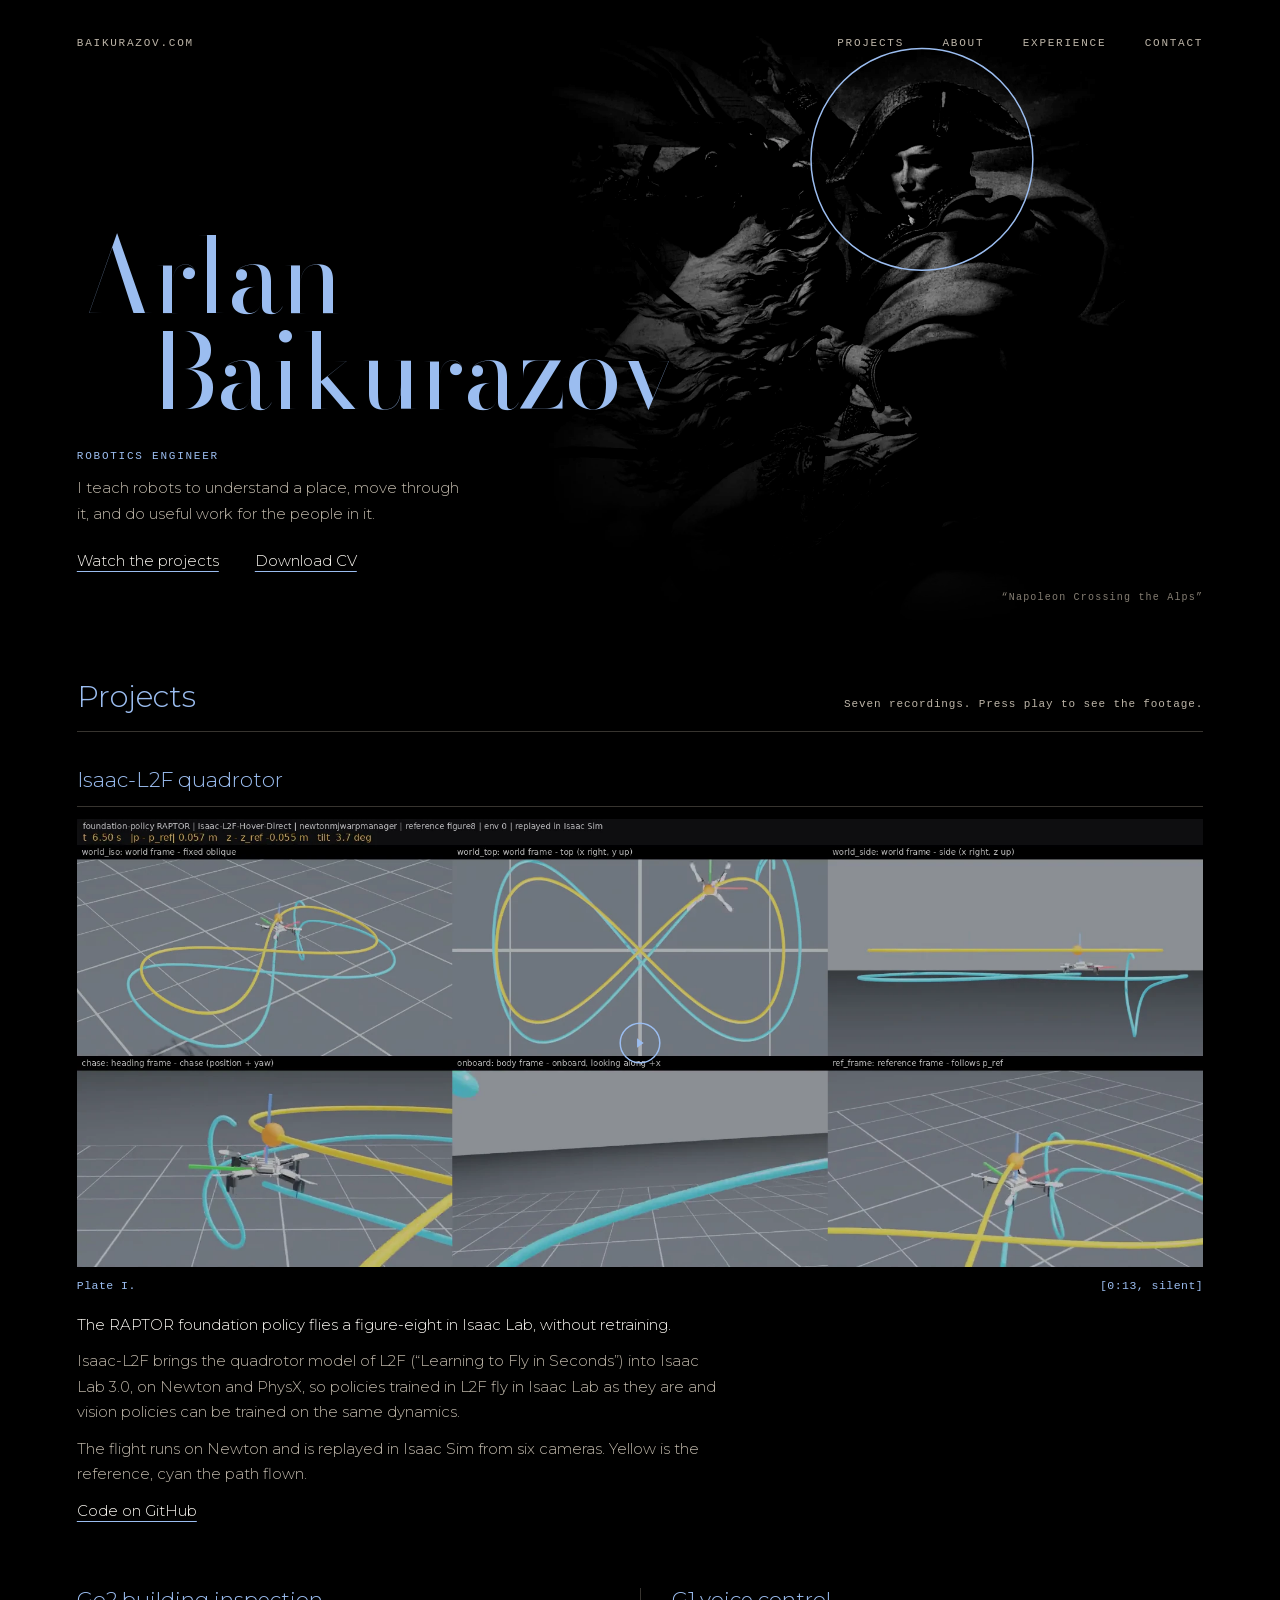
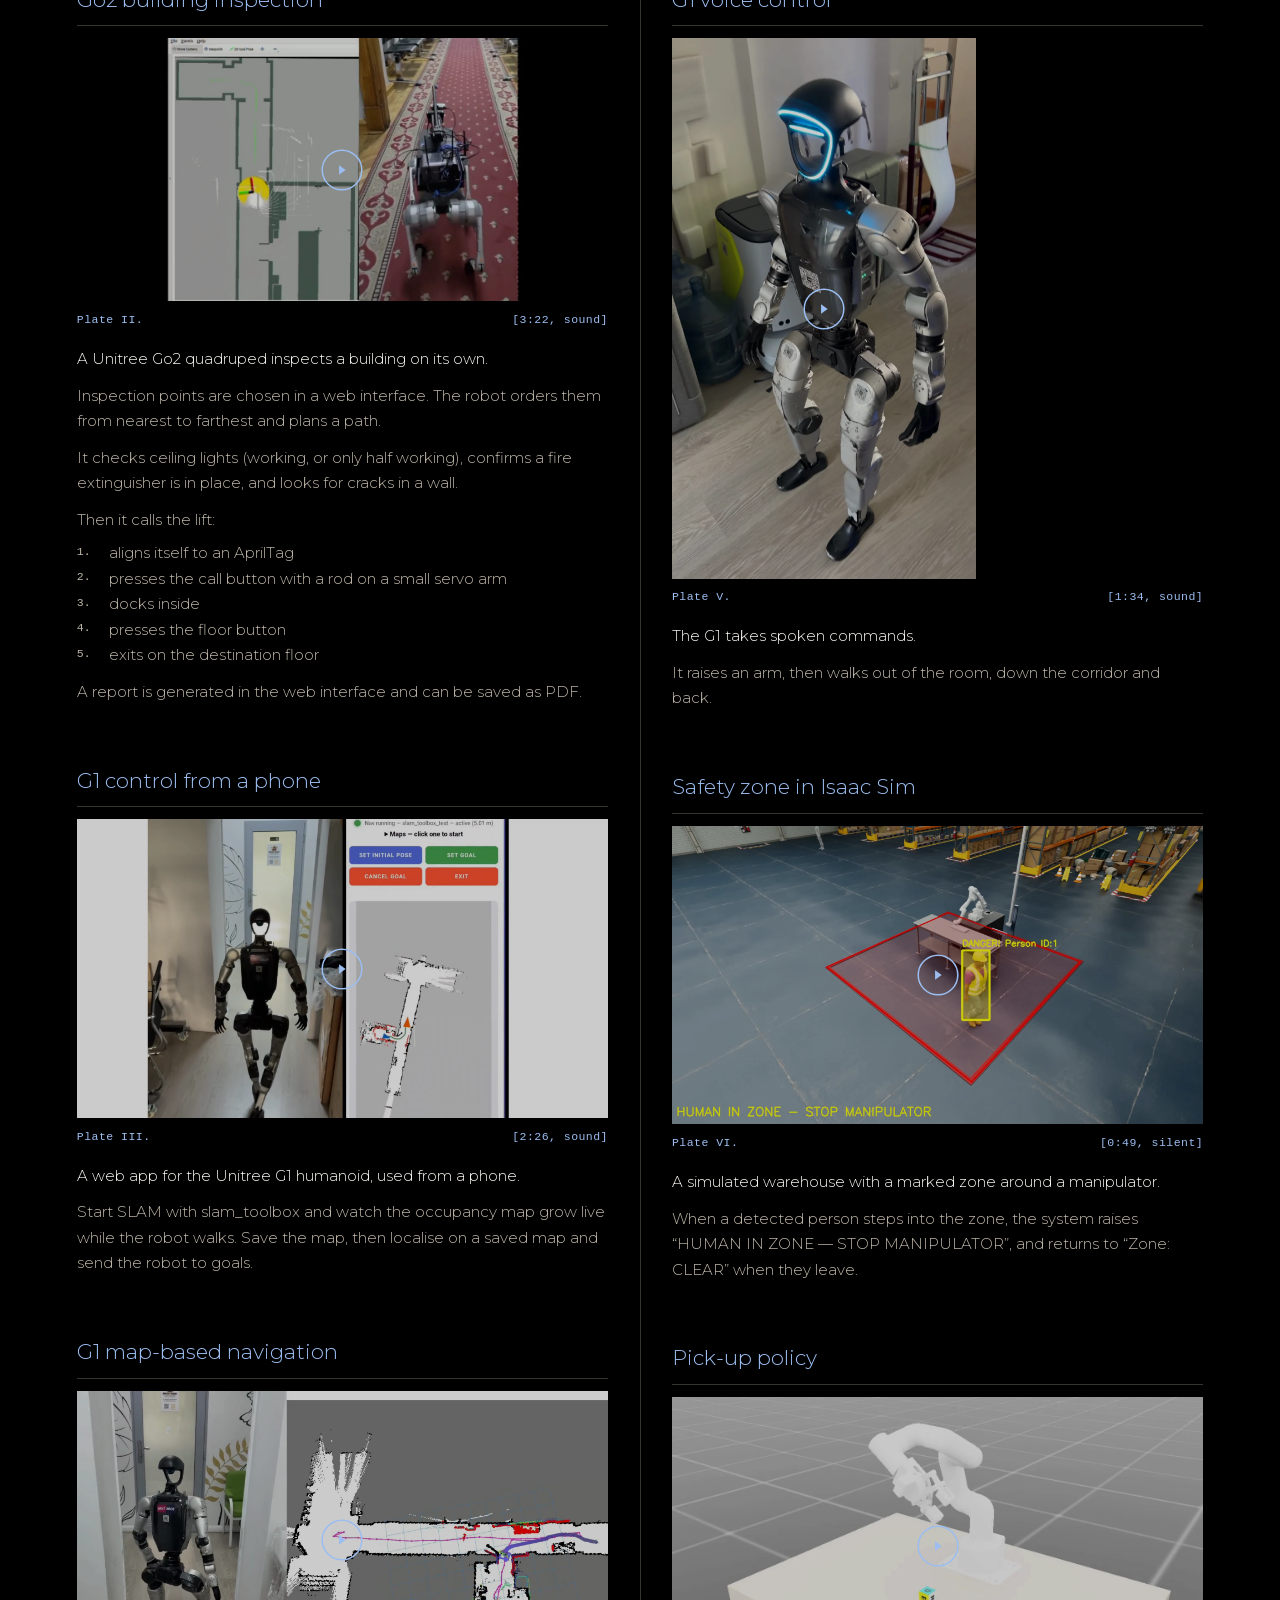
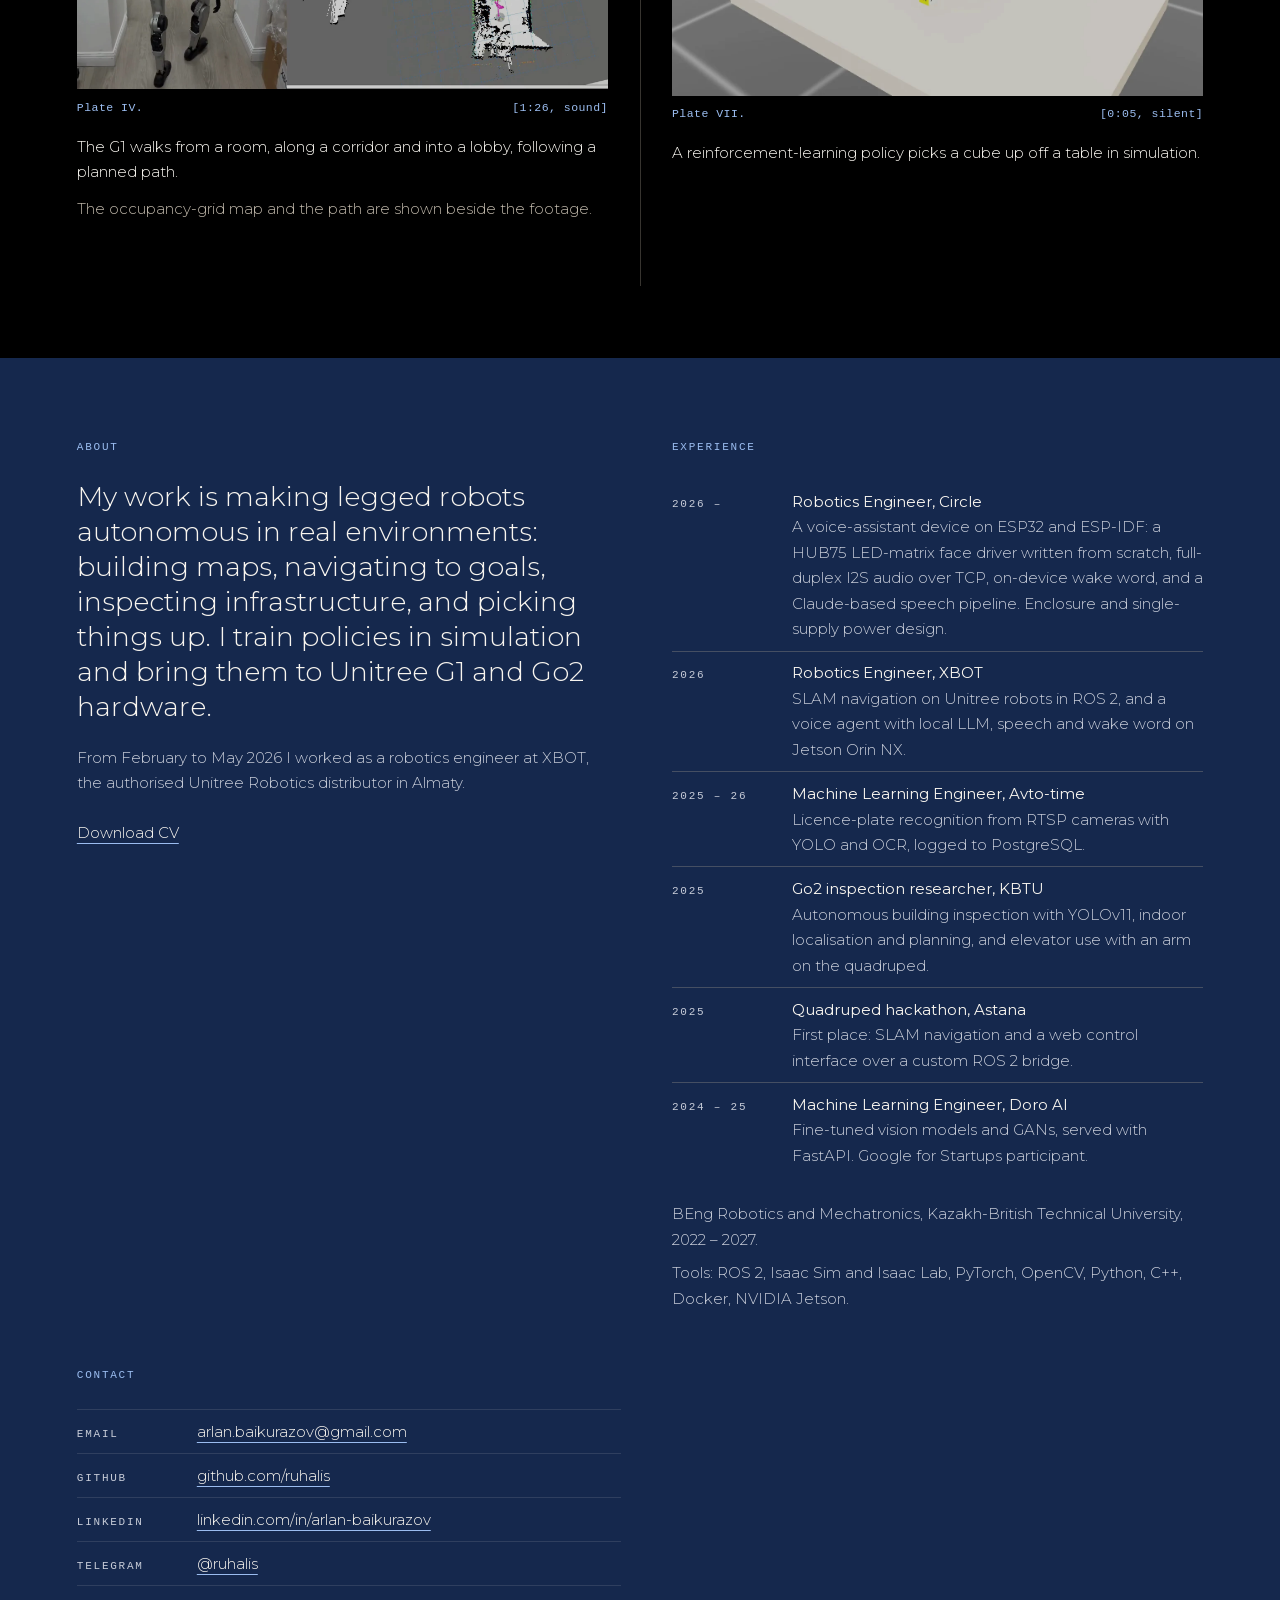
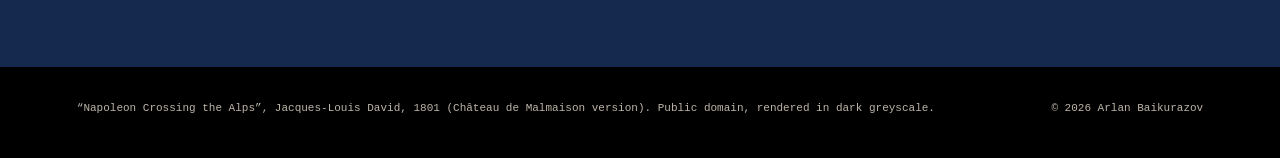
==== commit 68f2c721: "Posters at the video's own resolution, encoded once dark-posters.py now darkens the lossless frame f" ====
--- a/index.html
+++ b/index.html
@@ -101,7 +101,7 @@
           <h3 class="work__title" id="p1">Isaac-L2F quadrotor</h3>
           <figure class="plate" data-feed>
             <div class="plate__screen" style="--ar:1920/764">
-              <img class="plate__poster" src="assets/posters/isaac-l2f-figure-eight-dark.webp" width="1280" height="509" loading="lazy" decoding="async" alt="Frame from the clip: six camera views of a small quadrotor in a grey simulated hall, with a yellow figure-eight reference and the cyan path it has flown.">
+              <img class="plate__poster" src="assets/posters/isaac-l2f-figure-eight-dark.webp" width="1920" height="764" loading="lazy" decoding="async" alt="Frame from the clip: six camera views of a small quadrotor in a grey simulated hall, with a yellow figure-eight reference and the cyan path it has flown.">
               <video controls muted loop playsinline preload="none" width="1920" height="764" poster="assets/posters/isaac-l2f-figure-eight-dark.webp" aria-label="Isaac-L2F quadrotor, 13 second loop, silent">
                 <source src="videos/isaac-l2f-figure-eight.mp4" type="video/mp4">
                 <a href="videos/isaac-l2f-figure-eight.mp4">Download the clip (MP4)</a>
@@ -149,7 +149,7 @@
           <h3 class="work__title" id="p3">G1 control from a phone</h3>
           <figure class="plate" data-feed>
             <div class="plate__screen" style="--ar:16/9">
-              <img class="plate__poster" src="assets/posters/unitree-g1-web-control-dark.webp" width="1280" height="720" loading="lazy" decoding="async" alt="Frame from the clip: the G1 humanoid walking towards the camera, next to a phone screen with a map and control buttons.">
+              <img class="plate__poster" src="assets/posters/unitree-g1-web-control-dark.webp" width="1920" height="1080" loading="lazy" decoding="async" alt="Frame from the clip: the G1 humanoid walking towards the camera, next to a phone screen with a map and control buttons.">
               <video controls playsinline preload="none" width="1920" height="1080" poster="assets/posters/unitree-g1-web-control-dark.webp" aria-label="G1 control from a phone, 2 minutes 26 seconds, with sound">
                 <source src="videos/unitree-g1-web-control.mp4" type="video/mp4">
                 <a href="videos/unitree-g1-web-control.mp4">Download the clip (MP4)</a>
@@ -167,7 +167,7 @@
           <h3 class="work__title" id="p4">G1 map-based navigation</h3>
           <figure class="plate" data-feed>
             <div class="plate__screen" style="--ar:16/9">
-              <img class="plate__poster" src="assets/posters/unitree-g1-slam-nav-dark.webp" width="1280" height="720" loading="lazy" decoding="async" alt="Frame from the clip: the G1 standing in a doorway, beside an occupancy-grid map with the planned path drawn on it.">
+              <img class="plate__poster" src="assets/posters/unitree-g1-slam-nav-dark.webp" width="1920" height="1080" loading="lazy" decoding="async" alt="Frame from the clip: the G1 standing in a doorway, beside an occupancy-grid map with the planned path drawn on it.">
               <video controls playsinline preload="none" width="1920" height="1080" poster="assets/posters/unitree-g1-slam-nav-dark.webp" aria-label="G1 map-based navigation, 1 minute 26 seconds, with sound">
                 <source src="videos/unitree-g1-slam-nav.mp4" type="video/mp4">
                 <a href="videos/unitree-g1-slam-nav.mp4">Download the clip (MP4)</a>
@@ -185,7 +185,7 @@
           <h3 class="work__title" id="p5">G1 voice control</h3>
           <figure class="plate plate--tall" data-feed>
             <div class="plate__screen" style="--ar:9/16">
-              <img class="plate__poster" src="assets/posters/unitree-g1-voice-control-dark.webp" width="720" height="1280" loading="lazy" decoding="async" alt="Frame from the clip: the G1 humanoid standing in a room, filmed upright on a phone.">
+              <img class="plate__poster" src="assets/posters/unitree-g1-voice-control-dark.webp" width="1080" height="1920" loading="lazy" decoding="async" alt="Frame from the clip: the G1 humanoid standing in a room, filmed upright on a phone.">
               <video controls playsinline preload="none" width="1080" height="1920" poster="assets/posters/unitree-g1-voice-control-dark.webp" aria-label="G1 voice control, 1 minute 34 seconds, with sound">
                 <source src="videos/unitree-g1-voice-control.mp4" type="video/mp4">
                 <a href="videos/unitree-g1-voice-control.mp4">Download the clip (MP4)</a>
@@ -203,7 +203,7 @@
           <h3 class="work__title" id="p6">Safety zone in Isaac Sim</h3>
           <figure class="plate" data-feed>
             <div class="plate__screen" style="--ar:16/9">
-              <img class="plate__poster" src="assets/posters/safety-person-detection-isaacsim-dark.webp" width="1280" height="720" loading="lazy" decoding="async" alt="Frame from the clip: a simulated warehouse with a person boxed inside the marked zone around a manipulator, and the warning “HUMAN IN ZONE — STOP MANIPULATOR”.">
+              <img class="plate__poster" src="assets/posters/safety-person-detection-isaacsim-dark.webp" width="1920" height="1080" loading="lazy" decoding="async" alt="Frame from the clip: a simulated warehouse with a person boxed inside the marked zone around a manipulator, and the warning “HUMAN IN ZONE — STOP MANIPULATOR”.">
               <video controls playsinline preload="none" width="1920" height="1080" poster="assets/posters/safety-person-detection-isaacsim-dark.webp" aria-label="Safety zone in Isaac Sim, 49 seconds, silent">
                 <source src="videos/safety-person-detection-isaacsim.mp4" type="video/mp4">
                 <a href="videos/safety-person-detection-isaacsim.mp4">Download the clip (MP4)</a>
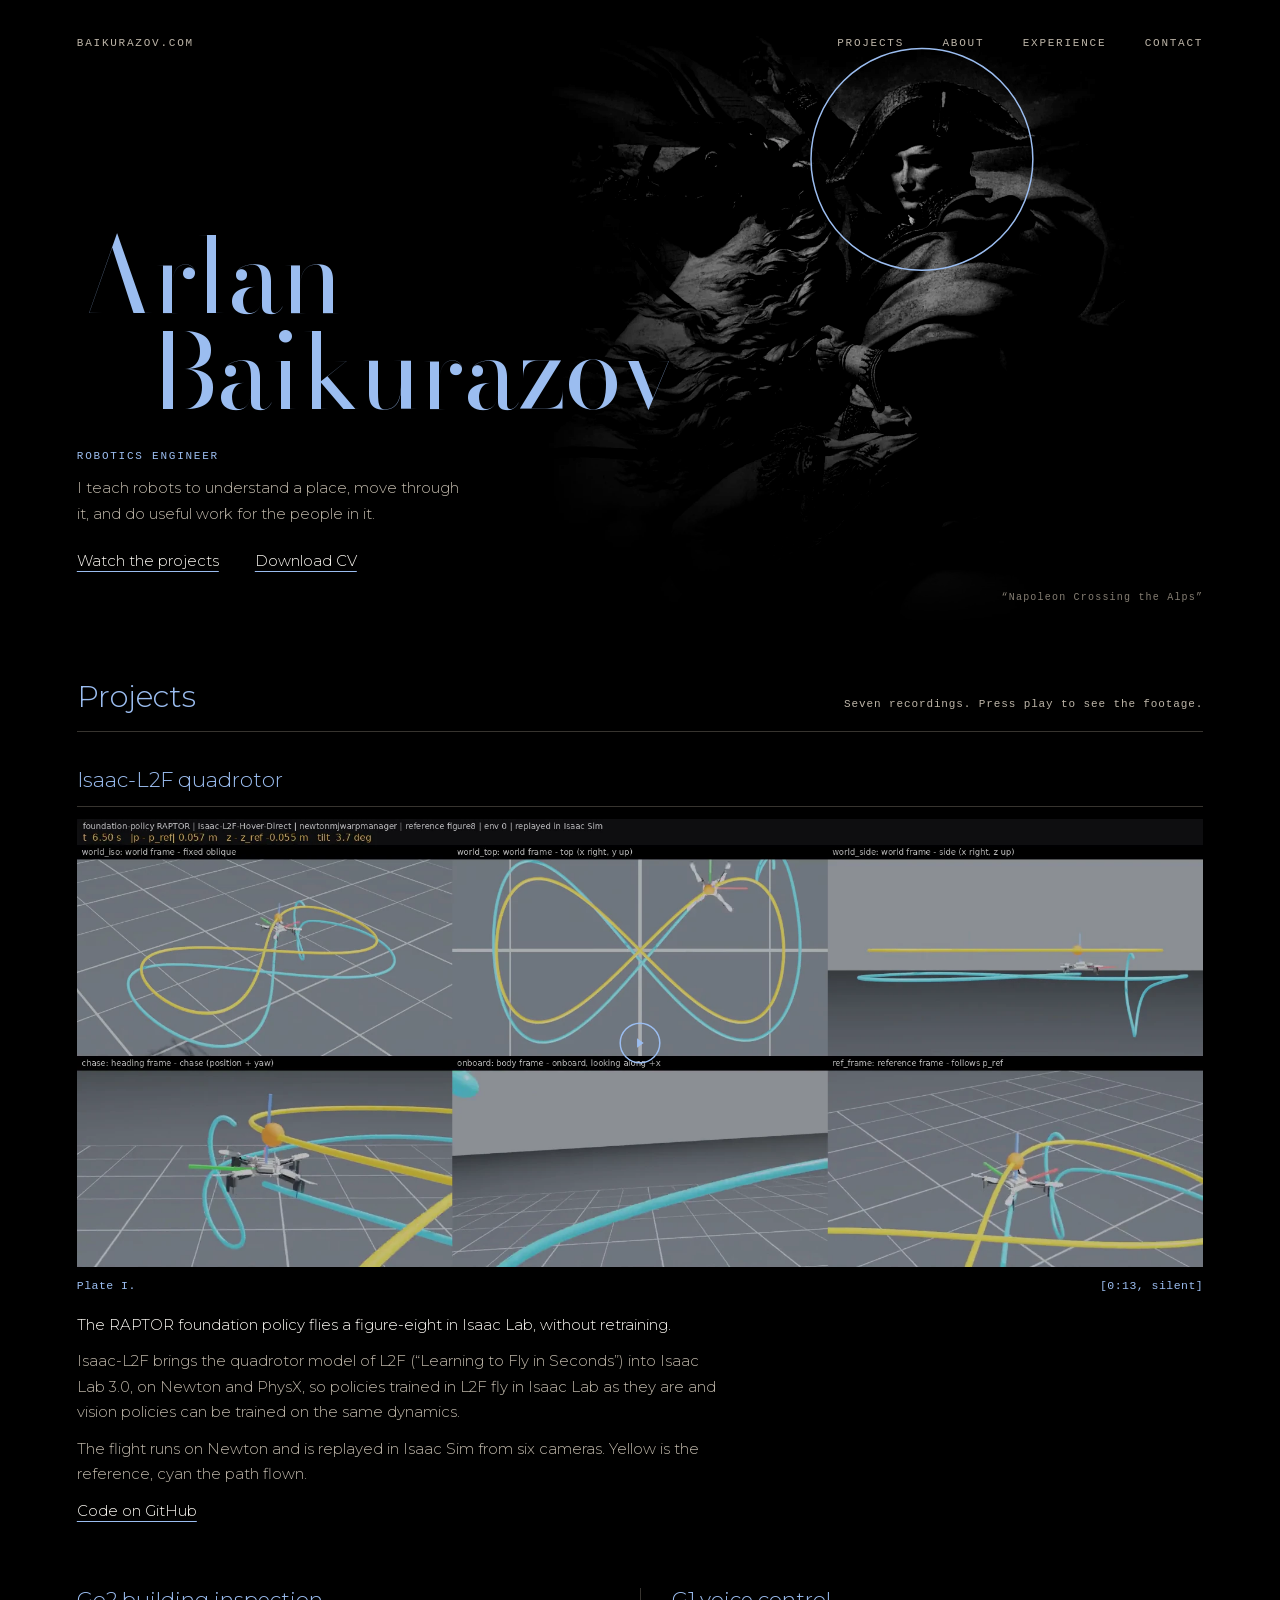
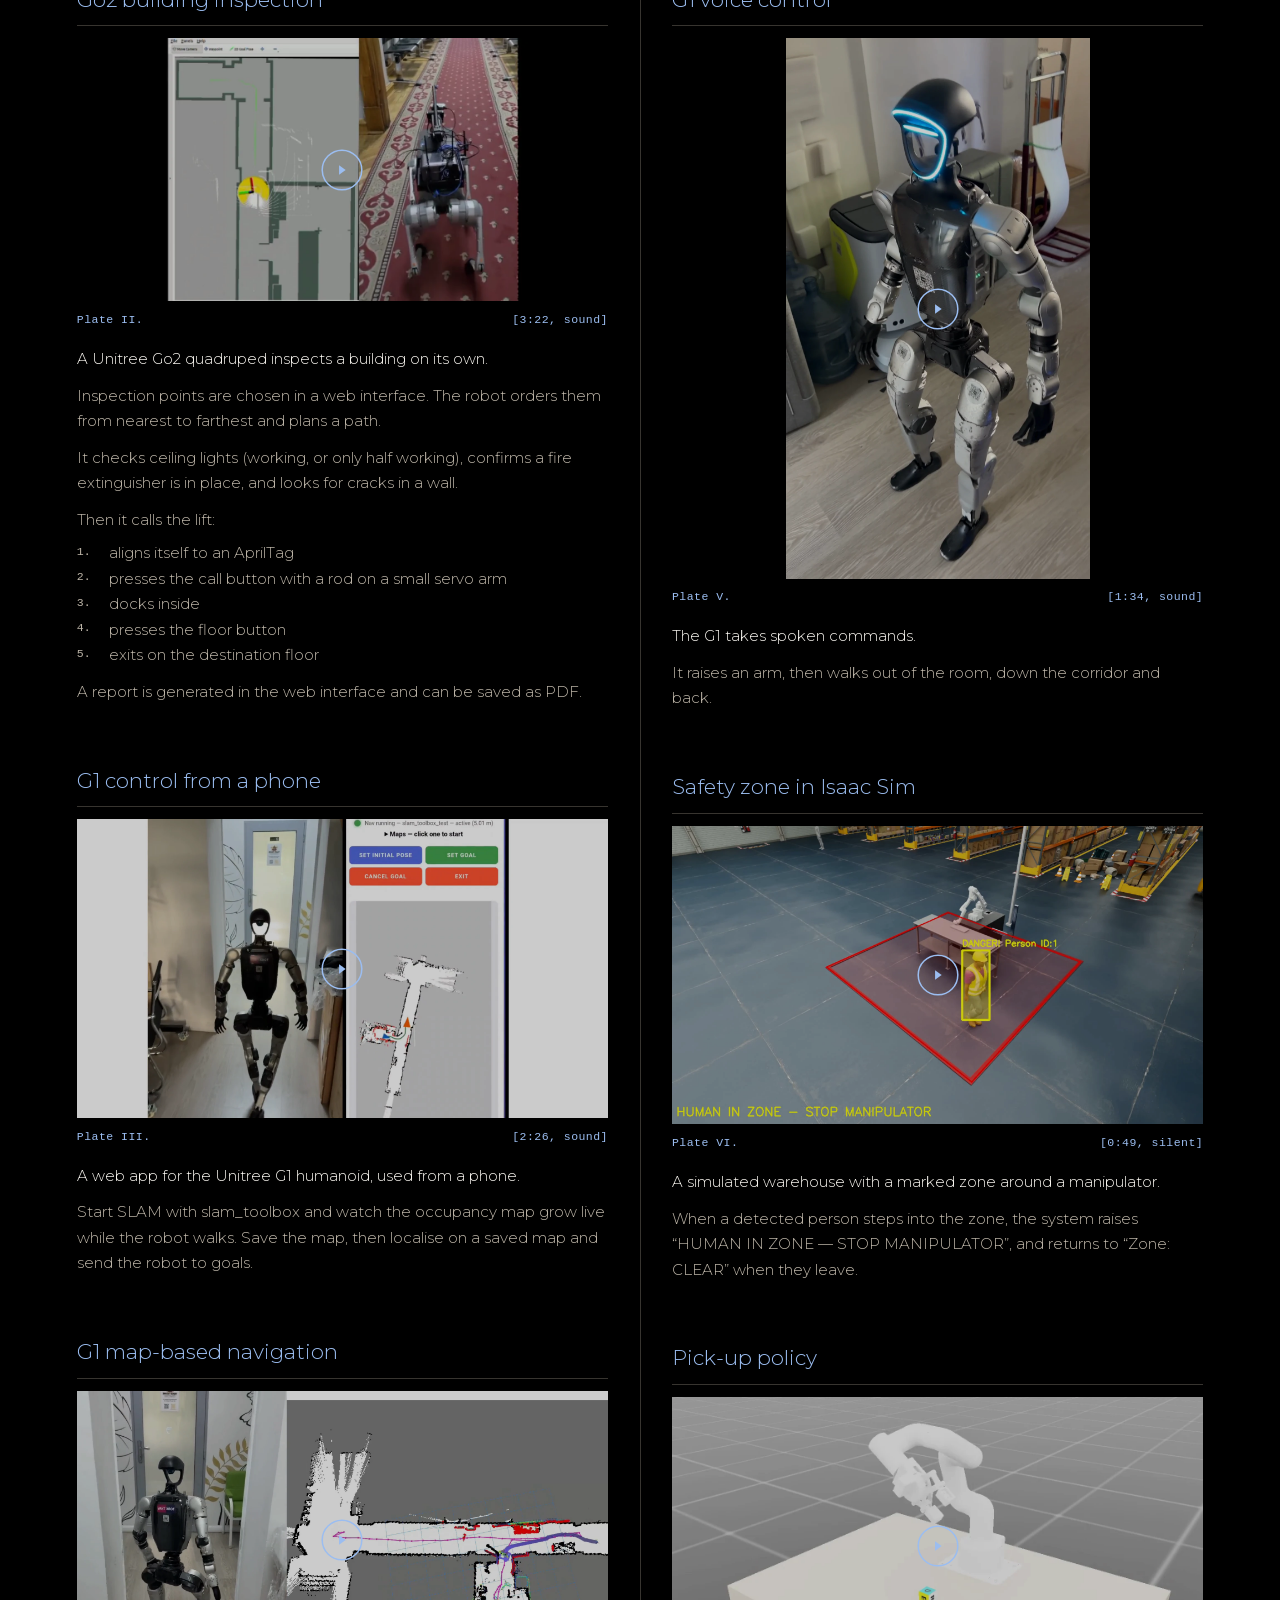
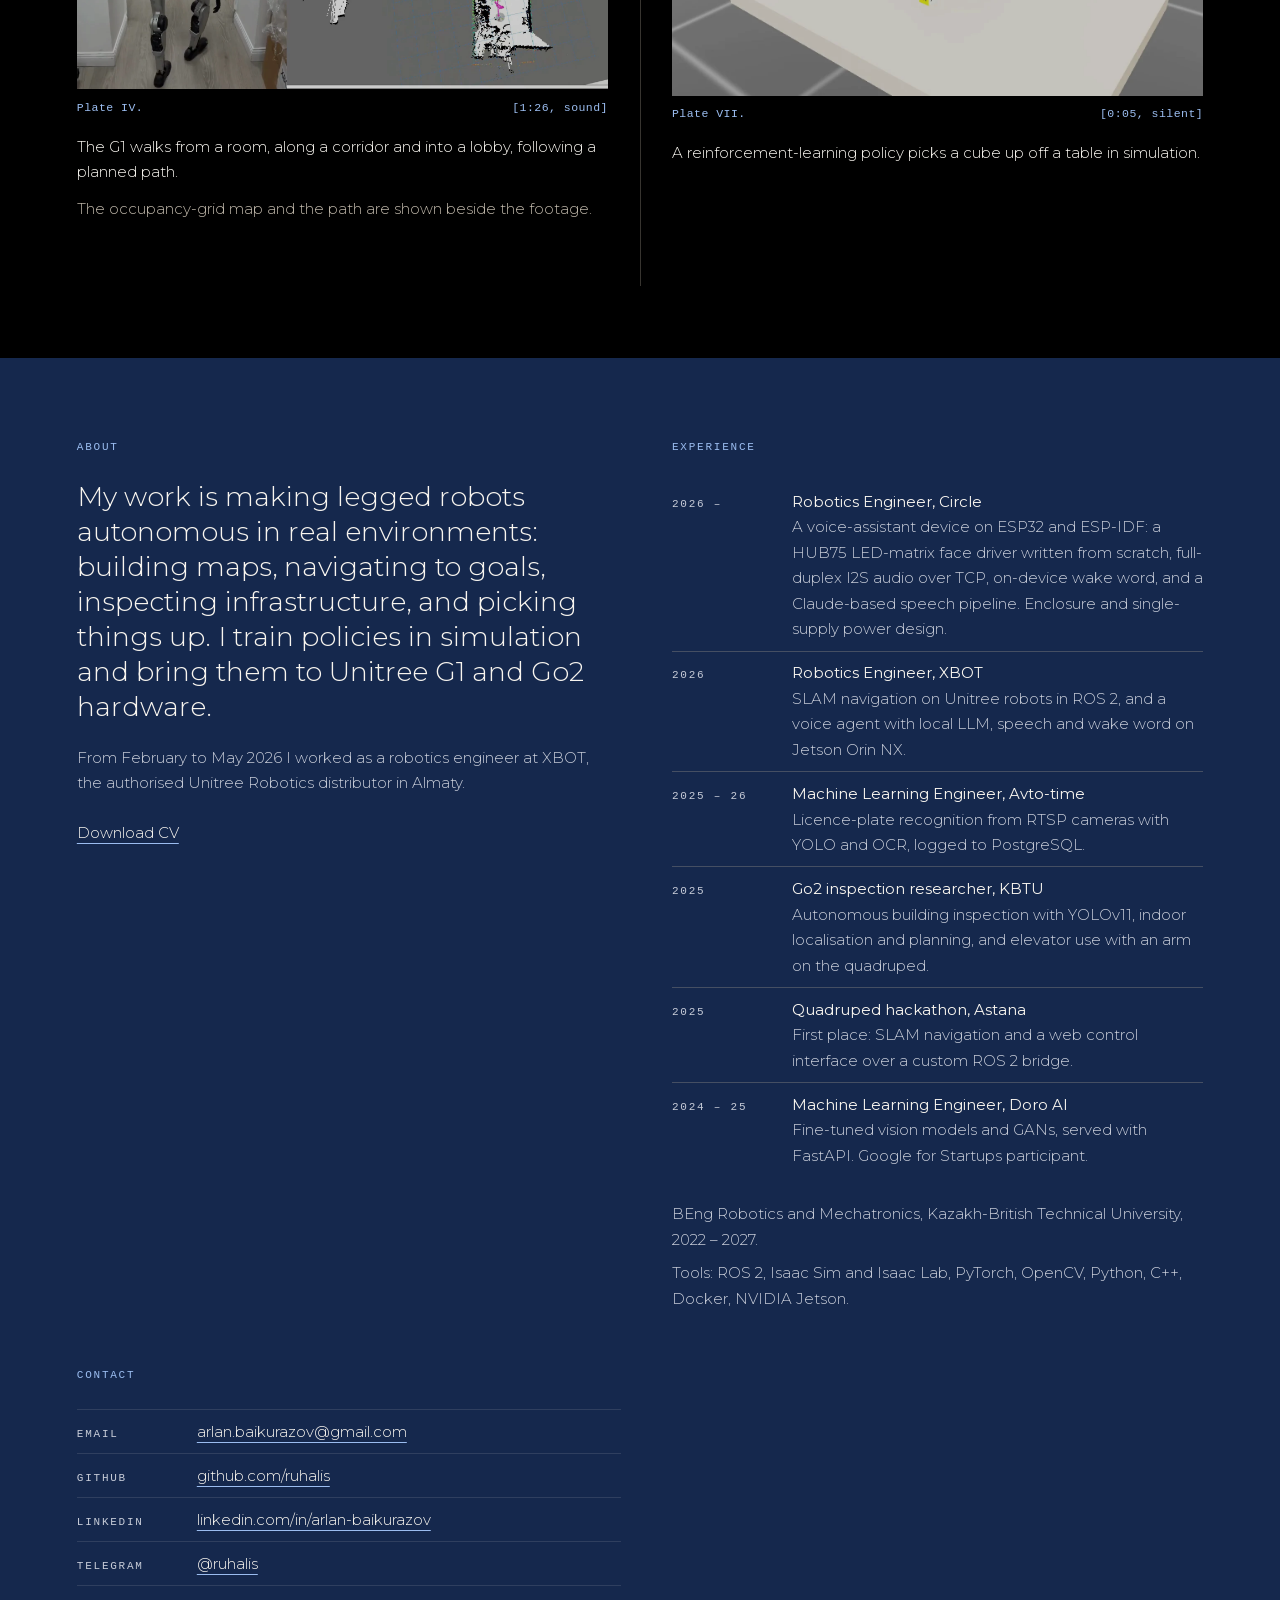
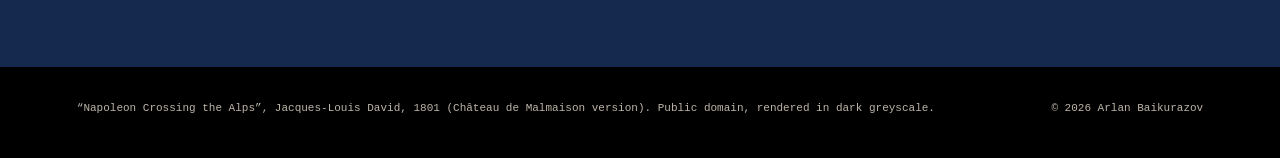
==== commit 2076561f: "Centre the tall plate (G1 voice control) in its column Co-Authored-By: Claude Opus 5.5 <noreply@anth" ====
--- a/index.html
+++ b/index.html
@@ -31,7 +31,7 @@
         imagesrcset="assets/img/hero-halo-800.webp 800w, assets/img/hero-halo-1400.webp 1400w"
         imagesizes="(min-width: 760px) 66vw, 100vw">
   <!-- Bump ?v= on both files whenever either changes, so returning visitors do not mix old and new. -->
-  <link rel="stylesheet" href="assets/css/site.css?v=12">
+  <link rel="stylesheet" href="assets/css/site.css?v=13">
   <script>document.documentElement.classList.add('js');</script>
   <script src="assets/js/site.js?v=9" defer></script>
   <script type="application/ld+json">
--- a/assets/css/site.css
+++ b/assets/css/site.css
@@ -238,7 +238,7 @@
   aspect-ratio: var(--ar, 16 / 9);
   background: var(--black);
 }
-.plate--tall .plate__screen { max-width: min(100%, 19rem); }
+.plate--tall .plate__screen { max-width: min(100%, 19rem); margin-inline: auto; }
 .plate__screen > img,
 .plate__screen > video {
   position: absolute;
